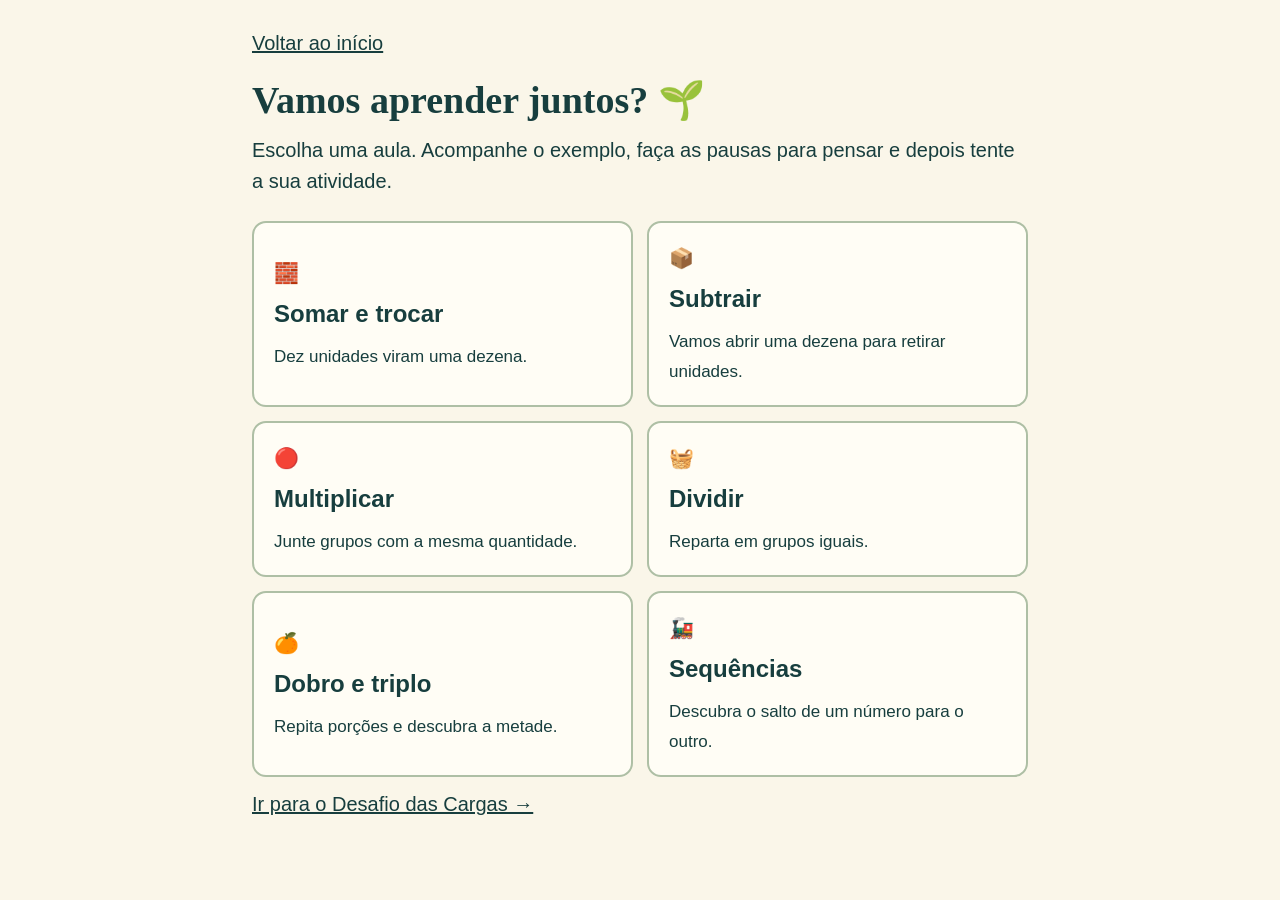
==== aula.html @ 8ce011ba "Unify game exercises and lessons in a prominent home menu" ====
<!doctype html>
<html lang="pt-BR">
<head>
  <meta charset="utf-8">
  <meta name="viewport" content="width=device-width, initial-scale=1">
  <meta name="theme-color" content="#faf6ea">
  <title>Vamos aprender juntos · Aulas do Piquenique</title>
  <link rel="stylesheet" href="expresso.css?v=5">
  <link rel="stylesheet" href="aulas.css?v=1">
  <script defer src="aulas-dados.js?v=1"></script>
  <script defer src="aulas.js?v=1"></script>
</head>
<body>
  <main class="lesson-catalog">
    <a href="index.html?v=20261122-menu#mapa">Voltar ao início</a>
    <h1>Vamos aprender juntos? 🌱</h1>
    <p>Escolha uma aula. Acompanhe o exemplo, faça as pausas para pensar e depois tente a sua atividade.</p>
    <div class="lesson-cards">
      <button data-aula="soma">🧱 <b>Somar e trocar</b><span>Dez unidades viram uma dezena.</span></button>
      <button data-aula="subtracao">📦 <b>Subtrair</b><span>Vamos abrir uma dezena para retirar unidades.</span></button>
      <button data-aula="multiplicacao">🔴 <b>Multiplicar</b><span>Junte grupos com a mesma quantidade.</span></button>
      <button data-aula="divisao">🧺 <b>Dividir</b><span>Reparta em grupos iguais.</span></button>
      <button data-aula="dobro">🍊 <b>Dobro e triplo</b><span>Repita porções e descubra a metade.</span></button>
      <button data-aula="sequencia">🚂 <b>Sequências</b><span>Descubra o salto de um número para o outro.</span></button>
    </div>
    <p><a href="jogo.html?v=20261122-menu">Ir para o Desafio das Cargas →</a></p>
  </main>
</body>
</html>
---- expresso.css ----
:root{color-scheme:light;--paper:#faf6e9;--ink:#173e3e;--teal:#155957;--line:#cbc5b2;--coral:#c34a32;--serif:Georgia,'Times New Roman',serif;font:17px/1.5 'Trebuchet MS','Segoe UI',sans-serif;color:var(--ink);background:var(--paper)}
*{box-sizing:border-box}body{margin:0}button,input,select,textarea{font:inherit;color:inherit}button,a,input,select,textarea,summary{touch-action:manipulation}button,a{ -webkit-tap-highlight-color:transparent}a{color:inherit}button{cursor:pointer}button:disabled{opacity:.48;cursor:default}button:focus-visible,a:focus-visible,summary:focus-visible,input:focus-visible,select:focus-visible,textarea:focus-visible{outline:3px solid #a74122;outline-offset:3px}
button,.primary{background:#fffdf6;border:1.5px solid #8c9e91;border-radius:10px;min-height:46px;padding:8px 16px;font-weight:700}button:hover:enabled,.route-card:hover,.stamp:hover{border-color:var(--teal)}button[aria-pressed=true]{background:#d4e8db;border-color:#21685e;box-shadow:inset 0 0 0 1px #21685e}
.primary{display:inline-flex;align-items:center;justify-content:center;color:white;background:var(--teal);border-color:var(--teal);text-decoration:none;padding:.72rem 1.35rem;box-shadow:0 3px 0 #0b3838}.primary:hover{background:#0b4545}h1,h2,h3,p{margin:0}h1,h2,h3{font-family:var(--serif);line-height:1.09}p{line-height:1.55}.mast,main,footer{max-width:1180px;margin:auto;padding-left:clamp(16px,4vw,52px);padding-right:clamp(16px,4vw,52px)}
.mast{display:flex;justify-content:space-between;align-items:center;gap:12px;padding-top:15px;padding-bottom:15px;border-bottom:1px solid var(--line)}.mast>a{font-family:var(--serif);font-weight:bold;font-size:1.45rem;text-decoration:none;display:flex;align-items:center;gap:10px}.brand-icon{background:var(--teal);color:#f3cc71;width:40px;height:40px;border-radius:50%;display:grid;place-items:center;font-size:1.55rem;outline:1px dashed #91b4a4;outline-offset:-5px}.mast nav{display:flex;gap:5px;align-items:center}.mast nav button{border:0;background:transparent;font-size:.88rem;padding:8px 13px}.mast nav button[aria-current=page]{background:#e4e9d9;border-radius:7px}.mast #help{width:42px;padding:0;font: bold 1.15rem var(--serif)}
main{outline:none;min-height:68vh}.hero{display:grid;grid-template-columns:.83fr 1.17fr;gap:clamp(15px,4vw,55px);align-items:center;padding:clamp(28px,4vw,52px) 0}.overline,.index{display:block;font-size:.76rem;letter-spacing:.11em;font-weight:800;text-transform:uppercase}.hero .overline{display:flex;gap:.55rem;align-items:center}.overline i{width:25px;height:3px;background:var(--coral)}.hero h1{font-size:clamp(3.1rem,6.1vw,5.1rem);letter-spacing:-.065em;line-height:.96;margin:15px 0 17px}.hero h1 em{color:#ab452d;font-weight:normal}.hero p{max-width:25em;font-size:1.05rem;color:#39534e;margin-bottom:23px}.postcard{transform:rotate(1deg);background:#fffdf2;padding:8px;border:1px solid #ada893;box-shadow:2px 4px 0 #d6ceba;border-radius:5px}.postcard img{display:block;width:100%;aspect-ratio:1.65;object-fit:cover;border-radius:2px}
.route-area{border-top:3px double var(--line);padding:25px 0 40px}.section-head,.play-nav,.pass-count{display:flex;justify-content:space-between;align-items:center;gap:10px}.section-head{margin-bottom:20px}.section-head h2,.pass h1{font-size:clamp(2rem,4vw,3rem);letter-spacing:-.045em;margin-top:4px}.small-ticket{font-weight:bold;text-decoration:none;color:#185854;background:#e7eedc;border:1px dashed #81967d;border-radius:6px;padding:7px 12px;font-size:.82rem;white-space:nowrap}
.routes{display:grid;grid-template-columns:repeat(3,minmax(0,1fr));gap:14px}.route-card{display:flex;align-items:flex-start;gap:12px;color:var(--ink);text-decoration:none;border:1px solid var(--line);border-left:5px solid var(--tone);border-radius:12px;padding:18px 14px;background:#fffdf5;box-shadow:0 2px 0 #d9d2bd;transition:transform .18s,box-shadow .18s}.route-card:hover{transform:translateY(-2px);box-shadow:0 5px 0 #d9d2bd}.route-card h3{font-size:1.24rem;letter-spacing:-.026em;margin:4px 0}.route-card p,.small{color:#435e57;font-size:.91rem}.index{font-size:.71rem;color:#526352}.pips{display:flex;gap:4px;margin-top:10px}.pips i{height:5px;width:15px;display:block;border-radius:3px;background:#e2dfd0}.pips .filled{background:var(--tone)}
.cobre{--tone:#af472d;--tint:#f5ddc7}.verde{--tone:#4f7545;--tint:#e2ead3}.azul{--tone:#357080;--tint:#dbecef}.rosa{--tone:#a2495b;--tint:#f7dce0}.mel{--tone:#92611b;--tint:#f7e8b7}.lilas{--tone:#715b91;--tint:#e9e1f2}.tile-icon{flex:none;display:inline-grid;place-items:center;background:var(--tint);width:46px;height:46px;border:1px solid color-mix(in srgb,var(--tone) 45%,transparent);border-radius:12px;font-size:1.6rem;line-height:1}
footer{padding-top:16px;padding-bottom:24px;border-top:1px solid var(--line);display:flex;align-items:center;justify-content:space-between;flex-wrap:wrap;gap:8px;color:#516259;font-size:.82rem}footer a{text-underline-offset:3px}.sr{position:absolute;width:1px;height:1px;overflow:hidden;clip-path:inset(50%)}dialog{border:2px solid var(--teal);border-radius:17px;padding:25px;max-width:min(530px,93vw);color:var(--ink);background:var(--paper)}dialog::backdrop{background:#133b3890}dialog p,.pass>p{margin:14px 0}
.play,.pass{max-width:900px;margin:auto;padding:23px 0 40px}.play-nav{font-size:.84rem;color:#4f625b}.play-nav a{font-weight:700}.job-head{display:flex;gap:15px;align-items:center;margin:20px 0 10px}.job-head>.tile-icon{width:62px;height:62px;font-size:2.2rem}.job-head h1{font-size:clamp(1.85rem,4.5vw,3.1rem);letter-spacing:-.045em}.job-dots{display:flex;gap:5px;margin:10px 0 15px}.job-dots a{display:grid;place-items:center;height:44px;width:44px;border:1px solid var(--line);border-radius:50%;text-decoration:none;font-weight:bold}.job-dots a[aria-current]{background:var(--teal);color:white}.job-dots a.done:not([aria-current]){background:#d8e6d4}
.board,.scratch,.pass{background:#fffdf5;border:1px solid var(--line);border-radius:16px}.board{padding:clamp(15px,3.4vw,34px);border-top:5px solid var(--tone)}.prompt{font-size:clamp(1.12rem,2.4vw,1.38rem);font-weight:700;line-height:1.4;margin-bottom:20px}.workbench{background:#f4f1e3;border:1px solid #ded9c9;border-radius:13px;padding:clamp(10px,2.2vw,22px)}.workbench h3{font-size:1.13rem;margin-bottom:10px}.actions,.tools,.chips,.subaction,.servings,.selects{display:flex;gap:8px;flex-wrap:wrap;align-items:center}.actions{margin-top:17px}.hint,.success,.feedback:not(:empty){border-left:4px solid #b7882d;border-radius:7px;background:#fcf0cc;margin-top:14px;padding:12px 15px}.success{background:#e3eddb;border-color:#508264}.success p{margin:5px 0 12px}.feedback:not(:empty){background:#fae9da;border-color:#b25834}.scratch{margin-top:13px;padding:12px 18px}.scratch summary{cursor:pointer;padding:5px;font-weight:bold}.scratch canvas{display:block;width:100%;height:clamp(170px,27vw,250px);touch-action:none;border:1px solid #b0b9a7;border-radius:9px;margin:8px 0;background:repeating-linear-gradient(#fffdf6 0 32px,#d7e1cf 33px,#fffdf6 34px)}
.exchange{display:grid;grid-template-columns:minmax(0,1.65fr) minmax(175px,1fr);gap:20px}.places{display:grid;grid-template-columns:repeat(3,minmax(0,1fr));border:1px solid #b6b6a4;border-radius:8px;overflow:hidden;background:#fffdf6}.place{text-align:center;min-width:0}.place+.place{border-left:1px solid #c8c7b4}.place b{display:block;background:#e9dfcf;font-size:.83rem;padding:5px 0}.place:nth-child(2) b{background:#d4e9dc}.place:nth-child(3) b{background:#f4deb4}.place strong{display:block;padding:4px}.tokens{display:flex;min-height:85px;align-content:center;align-items:center;justify-content:center;gap:3px;flex-wrap:wrap;padding:6px}.block{display:inline-block;border:1px solid}.b0{width:18px;height:18px;color:#995030;background-color:#d9986d;background-image:repeating-linear-gradient(0deg,transparent 0 3px,#b67e5d 3px 4px),repeating-linear-gradient(90deg,transparent 0 3px,#b67e5d 3px 4px)}.b1{width:7px;height:30px;color:#39746a;background:repeating-linear-gradient(#76aa92 0 4px,#548e78 4px 5px)}.b2{width:11px;height:11px;color:#ad791d;background:#edbd56;border-radius:2px}.subaction{margin-top:10px}.subaction strong,.small{font-size:.9rem}.accent{background:#dcead9}.calc{max-width:250px;background:#fffdf6;border:1px solid #b6b6a4;border-radius:8px;padding:6px}.calc-row{display:grid;grid-template-columns:.5fr 1fr 1fr 1fr;text-align:center;align-items:center;font-size:1.22rem;line-height:1.3;font-variant-numeric:tabular-nums}.heads{font-size:.83rem;font-weight:bold}.marks{min-height:36px}.carry{font-size:.81rem;padding:0;margin:auto;min-height:32px;width:34px;background:#f4e5ba;border-color:#b29758}.result{border-top:2px solid var(--ink);padding-top:4px;gap:3px}.result input{min-width:0;width:100%;text-align:center;height:43px;padding:2px}.highlight .block:last-child{outline:3px solid #8d2822;animation:wiggle .7s ease}.highlight{background:#fff0ba}@keyframes wiggle{25%{transform:rotate(-15deg) scale(1.3)}75%{transform:rotate(15deg) scale(1.3)}}
.rail{display:flex;flex-wrap:wrap;gap:8px;margin-bottom:15px}.wagon{position:relative;font-weight:bold;padding:7px 10px;text-align:center;min-width:43px;border:2px solid #568775;background:#d4e6d6;border-radius:5px;margin-bottom:7px}.wagon::after,.wagon::before{content:'';position:absolute;bottom:-7px;background:var(--ink);width:9px;height:9px;border-radius:50%;left:5px}.wagon::after{left:auto;right:5px}.wagon.joined{background:#f6de9d;border-color:#ad7b31}.wagon.empty{background:#fffdf6;border-style:dashed;color:#866b43}.workbench .small{margin:7px 0}.chip{font-size:1.13rem;min-width:50px}.answers{display:grid;gap:8px}.answers button{text-align:left}.number-label,.formula,.counter,.saved-sums{font-weight:bold;font-variant-numeric:tabular-nums}.number-label{font: bold 2.7rem var(--serif)}.formula{margin:12px 0}.saved-sums p{margin:7px 0}.answer-line,.word-label,.selects label{display:block;font-weight:bold;margin-top:12px}.answer-line input,.word-label input,.word-label textarea,.selects select{display:block;max-width:100%;margin-top:4px}input,select,textarea{font-size:1rem;border:1.5px solid #92a394;border-radius:7px;background:#fffefa;padding:8px}textarea,.word-label input{width:100%}.answer-line input{width:7rem}.selects{gap:20px}.review{display:block;margin:15px 0 0}.review input{width:20px;height:20px;vertical-align:middle}
table{width:100%;border-collapse:collapse;text-align:left;background:#fffdf6}caption{text-align:left;font-weight:bold;margin-bottom:5px}th,td{padding:6px;border-bottom:1px solid #cccbb9}thead{background:#dfe9d9}table button{padding:3px;width:44px}.crates{display:grid;grid-template-columns:repeat(auto-fit,minmax(100px,1fr));gap:8px;margin:10px 0}.crate{display:grid;gap:4px;align-content:start;min-height:90px;padding:8px;background:#fff9df}.crate:disabled{opacity:1}.crate b{font-size:.86rem}.group-pieces{font-size:.92rem;overflow-wrap:anywhere;line-height:1.3}.crate strong{color:#335e57}.servings{margin:8px 0}.portion,.bouquet{display:inline-grid;place-items:center;border:1px solid #c8baa2;background:#fff9e6;padding:8px 12px;border-radius:8px}.portion span,.bouquet{font-size:1.55rem}.portion b{font-size:.86rem}.chocolate,.seat-grid{display:grid;grid-template-columns:repeat(var(--cols),minmax(0,1fr));max-width:420px;gap:4px;margin:12px 0}.chocolate{background:#70503b;border:3px solid #70503b;border-radius:9px}.chocolate button{min-height:42px;background:#a46d4b;border:2px outset #c18e6c;border-radius:4px;padding:0;color:white;font-size:1.4rem}.chocolate button[aria-pressed=true]{background:#3b6862;border-color:#bedac2}.seat-grid button{padding:3px}.seat-grid button:disabled{opacity:1}
.pass{margin:30px auto;padding:clamp(18px,4vw,40px);border-top:7px solid var(--teal)}.pass-count{display:block;font-size:1rem;border-top:1px dashed var(--line);border-bottom:1px dashed var(--line);padding:10px 0}.pass-count strong{font:700 1.6rem var(--serif)}.stamp-grid{display:grid;grid-template-columns:repeat(3,1fr);gap:12px;margin:20px 0}.stamp{display:grid;justify-items:center;text-align:center;padding:14px 6px;border:1px dashed #9b9c88;border-radius:12px;text-decoration:none}.stamp small{font-size:.8rem}.stamp.earned{border:3px double var(--tone);background:var(--tint)}.stamp .tile-icon{margin-bottom:5px}
@media(max-width:880px){.routes{grid-template-columns:repeat(2,minmax(0,1fr))}.hero{gap:22px}.hero h1{font-size:clamp(3rem,7vw,4rem)}}
@media(max-width:620px){:root{font-size:16px}.mast{padding-top:8px;padding-bottom:8px}.mast>a{font-size:1.1rem;gap:6px}.brand-icon{width:30px;height:30px;font-size:1.1rem}.mast nav{gap:0}.mast nav button{padding:6px 7px}.mast #help{width:30px}.hero{grid-template-columns:1fr;padding:22px 0;gap:17px}.hero-copy{display:grid;grid-template-columns:1fr auto;align-items:end;gap:0 10px}.hero-copy .overline,.hero-copy p{grid-column:1/-1}.hero h1{grid-column:1/-1;font-size:clamp(3rem,10vw,4.1rem);margin:10px 0}.hero h1 br{display:none}.hero h1 em:before{content:' '}.hero p{margin:0 0 13px}.hero .primary{justify-self:start}.postcard{max-width:100%;margin:0 3px}.postcard img{aspect-ratio:2.15}.route-area{padding-top:17px}.section-head{align-items:end}.section-head h2{font-size:1.85rem}.routes{grid-template-columns:1fr}.route-card{align-items:center}.exchange{grid-template-columns:1fr}.calc{max-width:230px}.play-nav{align-items:start}.play-nav span{text-align:right}.stamp-grid{grid-template-columns:1fr 1fr}.crates{grid-template-columns:repeat(3,minmax(0,1fr))}.crate{padding:5px}.job-head>.tile-icon{width:48px;height:48px}.pass{margin-top:18px}}
@media(prefers-reduced-motion:reduce){*,*::before,*::after{animation:none!important;transition:none!important}}
.piece-note{font-size:.88rem;margin-top:8px;color:#465e55}.tokens .piece{width:28px;height:30px;min-height:30px;border-radius:5px;padding:2px;display:inline-grid;place-items:center;border:1px solid #dad4c1;background:#fffaf0}.tokens .piece[aria-pressed=true]{background:#b9d8c5;border-color:#356858}.tokens .piece:has(.b1){height:46px}.b1{width:7px;height:40px;background:repeating-linear-gradient(to bottom,#76aa92 0 3px,#548e78 3px 4px);border-width:0 1px}.b0{width:30px;height:30px;border:0;background-color:#d9986d;background-image:repeating-linear-gradient(0deg,transparent 0 2px,#ae7051 2px 3px),repeating-linear-gradient(90deg,transparent 0 2px,#ae7051 2px 3px)}
/* Controles e folha dimensionados para o iPad em pé. */
:root{font-size:20px}
h2,h3,.job-head h1{font-family:'Trebuchet MS','Segoe UI',sans-serif;letter-spacing:normal}
button,.primary{min-height:56px;border-radius:14px}
.job-dots{gap:10px;flex-wrap:wrap}.job-dots a{width:50px;height:50px}
.answer-line input{width:160px;height:64px;font-size:30px;text-align:center}
.answer-line .small{display:block;font-weight:normal}
.result input{height:62px;font-size:30px;cursor:pointer}
.calc{max-width:330px}.calc-row{font-size:28px;min-height:42px}
.scratch{padding:18px;margin:22px 0;background:#fffdf5}
.scratch h2{font-size:24px;margin-bottom:8px}
.scratch canvas{height:390px;background:repeating-linear-gradient(#fffdf6 0 63px,#bfd2d8 64px,#fffdf6 66px);border:2px solid #a8bebe;margin:14px 0}
.scratch details{margin-top:18px}.scratch summary{font-size:17px}
.tokens .piece{width:44px;height:44px;min-height:44px}.tokens .piece:has(.b1){height:48px}
.number-pad{margin:16px 0;background:#e1eee3;padding:16px;border-radius:16px}
.number-pad[hidden]{display:none}.number-pad p{margin-bottom:10px}
.digits{display:grid;grid-template-columns:repeat(3,1fr);gap:10px;max-width:380px;margin-bottom:12px}
.digits button{font-size:27px;min-height:60px}
.digits button[data-act=close-pad]{font-size:19px}
.adult-tools{margin-top:28px;text-align:center}.adult-tools button{background:transparent;font-size:15px;font-weight:normal;min-height:48px}.adult-tools p{font-size:14px;margin-top:8px}
.chocolate{max-width:560px}.chocolate button{min-height:50px}
.word-label input,.word-label textarea{font-size:22px;line-height:1.6}
@media(max-width:1024px){.exchange{grid-template-columns:1fr;gap:22px}.hero{grid-template-columns:1fr}.hero-copy{max-width:650px}.postcard{max-width:680px}.hero h1{font-size:48px}.place b{font-size:18px}.route-card h3{font-size:24px}.board{padding:20px}}
@media(max-width:620px){:root{font-size:18px}.mast{flex-wrap:wrap}.mast>a{font-size:22px}.mast nav button{min-height:48px}.board{padding:12px}.workbench{padding:10px}.scratch{padding:12px}.scratch canvas{height:330px}.place b{font-size:13px}.job-dots a{width:46px;height:46px}.job-head h1{font-size:30px}.chocolate{gap:3px}.chocolate button{min-height:44px}.crates{grid-template-columns:repeat(2,minmax(0,1fr))}}
.board>.workbench{margin-top:16px}
.hero .game-description{font-size:17px;margin:12px 0}

/* As três experiências têm entrada visível no início, antes da ilustração. */
.home-menu{display:grid;gap:12px;margin-top:24px;grid-column:1/-1;width:100%}
.home-option{display:flex;align-items:center;gap:16px;min-height:92px;padding:16px 20px;border:2px solid #82a28f;border-radius:18px;text-decoration:none;background:#edf3df;box-shadow:0 3px 0 #cad7bd}
.home-option:hover{border-color:#155957;transform:translateY(-1px)}
.home-option strong{display:block;font-size:24px;line-height:1.25}.home-option small{display:block;font-size:16px;line-height:1.4;margin-top:5px}
.home-icon{display:grid;place-items:center;flex:none;width:56px;height:56px;border-radius:15px;background:#ffffffa6;font-size:32px}
.home-game{background:#155957;color:white;border-color:#155957;box-shadow:0 3px 0 #0b3838}.home-game .home-icon{background:#ffffff22}
.home-lessons{background:#ffedc6;border-color:#c6a163;box-shadow:0 3px 0 #decb9e}
@media(max-width:1024px){.hero-copy{max-width:none}.home-menu{max-width:700px}.hero{padding-top:26px}.hero-copy>p{max-width:32em}.home-option{min-height:92px}}
@media(max-width:620px){.hero-copy{display:block}.home-option{padding:14px;gap:12px}.home-option strong{font-size:23px}.home-icon{width:46px;height:46px;font-size:29px}}
---- aulas.css ----
.lesson-dialog{width:min(760px,96vw);max-width:760px;max-height:94vh;max-height:94dvh;padding:24px;border:2px solid #276b63;border-radius:24px;background:#fffdf4;color:#173e3e;font:20px/1.45 'Trebuchet MS','Segoe UI',sans-serif;overscroll-behavior:contain;overflow-y:auto;box-sizing:border-box}
.lesson-dialog *{box-sizing:border-box}.lesson-dialog::backdrop{background:#133b38b8}.lesson-dialog h2,.lesson-dialog h3{font-family:inherit;letter-spacing:normal;line-height:1.2;margin:0}.lesson-dialog h2{font-size:29px;margin-top:14px}.lesson-dialog p{margin:10px 0}.lesson-top{display:flex;align-items:center;justify-content:space-between;gap:8px}.lesson-top>span{font-size:13px;letter-spacing:.08em;font-weight:bold;color:#795331}.lesson-dialog button{min-height:52px;border:1.5px solid #6d9183;border-radius:13px;padding:9px 14px;line-height:1.25;font-family:inherit;font-size:18px;font-weight:700;background:#fffdf4;color:#173e3e;cursor:pointer;touch-action:manipulation}.lesson-dialog button:focus-visible{outline:3px solid #b34e27;outline-offset:3px}.lesson-dialog button:disabled{opacity:.45}.lesson-dialog .lesson-primary{background:#176357;color:white}.lesson-example{font-size:18px;color:#4d665b}.lesson-progress{display:flex;align-items:center;gap:6px;margin:14px 0}.lesson-progress i{height:6px;flex:1;background:#e5e3d6;border-radius:9px}.lesson-progress .lesson-filled{background:#327c68}.lesson-progress span{font-size:14px;margin-left:5px}.lesson-screen{border:1.5px solid #b6cbbb;border-radius:20px;background:#edf5e8;padding:20px;text-align:center;overflow:hidden}.lesson-screen>h3{font-size:24px}.lesson-scene{min-height:220px;display:flex;flex-direction:column;justify-content:center;margin:16px 0}.lesson-equation{font-size:25px;font-weight:bold;line-height:1.4}.lesson-caption{font-size:21px;line-height:1.5;min-height:64px}.lesson-status{font-size:16px;color:#745323;min-height:23px}.lesson-controls,.lesson-options{display:flex;gap:8px;justify-content:center;flex-wrap:wrap}.lesson-controls{margin-top:14px}.lesson-controls .lesson-primary{flex:1}.lesson-options{margin-top:12px;justify-content:space-between}.lesson-dialog .lesson-voice-note{font-size:13px;color:#637166}.lesson-packages{display:flex;justify-content:center;align-items:center;gap:14px;flex-wrap:wrap}.lesson-package{position:relative;display:grid;place-items:center;animation:lesson-arrive .6s both;animation-delay:calc(var(--i)*.18s)}.lesson-package img{width:110px;height:110px}.lesson-package strong{position:absolute;top:41px;left:0;right:0;font-size:29px;text-shadow:0 1px white}.lesson-package span{font-size:16px}.lesson-plus{font-size:32px;font-weight:bold}.lesson-packages>p{width:100%}.lesson-blocks{display:grid;grid-template-columns:1fr 1fr;gap:14px}.lesson-blocks section{background:#fffcf0;border-radius:12px;padding:12px;border:2px solid transparent}.lesson-blocks h3{font-size:19px}.lesson-blocks small{display:block;font-size:14px;margin-top:10px}.lesson-blocks .lesson-glow{border-color:#d99829;box-shadow:0 0 0 3px #f0cd7680}.lesson-bars{display:flex;justify-content:center;align-items:flex-start;flex-wrap:wrap;gap:7px;margin-top:12px;min-height:112px}.lesson-ten{display:grid;grid-template-rows:repeat(10,1fr);width:15px;height:110px;border:1px solid #28674d;border-radius:3px;overflow:hidden;animation:lesson-arrive .6s both;animation-delay:calc(var(--i)*.1s)}.lesson-ten i{background:#65aa87;border-bottom:1px solid #2b7154}.lesson-units{display:grid;grid-template-columns:repeat(5,24px);justify-content:center;gap:8px;margin:12px auto;min-height:112px;align-content:start}.lesson-unit{display:block;width:24px;height:24px;background:#f4bb51;border:2px solid #ab741a;border-radius:4px;animation:lesson-arrive .55s both;animation-delay:calc(var(--i)*.11s)}.lesson-unit.lesson-bundle{outline:3px solid #367a65;outline-offset:1px;background:#a4d0a6}.lesson-removed{opacity:.22;position:relative;animation:lesson-remove 1.6s both;animation-delay:calc(var(--i)*.12s)}.lesson-removed:after{content:'';position:absolute;left:40%;top:-10%;width:3px;height:120%;background:#a53622;transform:rotate(22deg)}.lesson-groups{display:grid;grid-template-columns:repeat(2,minmax(0,1fr));gap:12px}.lesson-bowl{background:#fffbec;border:2px solid #c39861;border-radius:12px 12px 24px 24px;padding:12px}.lesson-bowl h3{font-size:17px}.lesson-dots{display:flex;gap:7px;justify-content:center;flex-wrap:wrap;max-width:165px;margin:10px auto;min-height:24px}.lesson-dot{display:block;width:22px;height:22px;flex:0 0 22px;border-radius:50%;background:#c35b3b;border:2px solid #8e3e2b;animation:lesson-arrive .5s both;animation-delay:calc(var(--i)*.08s)}.lesson-bowl strong{font-size:17px}.lesson-basket{margin-top:14px;font-size:16px}.lesson-basket .lesson-dots{max-width:300px}.lesson-column{width:220px;margin:0 auto;padding:12px;background:#fffdf4;border-radius:16px}.lesson-column>div{display:grid;grid-template-columns:35px 1fr 1fr;align-items:center;font-size:37px;min-height:47px;font-variant-numeric:tabular-nums}.lesson-column>div:first-child{font-size:18px}.lesson-column .lesson-marks{font-size:22px;color:#a64928;min-height:30px;font-weight:bold}.lesson-old-digits span:not(:first-child){text-decoration:line-through;color:#6c7b72}.lesson-column .lesson-result{border-top:2px solid #173e3e;font-weight:bold;color:#176357}.lesson-sequence{display:flex;align-items:center;justify-content:center;flex-wrap:wrap;gap:7px}.lesson-car{background:#f4cd7d;border:2px solid #ac792c;border-radius:8px;padding:14px 10px;font-size:27px;font-weight:bold;animation:lesson-arrive .6s both;animation-delay:calc(var(--i)*.2s)}.lesson-jump{font-size:16px}.lesson-catalog{max-width:820px;margin:auto;padding:28px 22px}.lesson-catalog h1{font-size:38px;margin:22px 0 14px}.lesson-catalog>p{margin:12px 0 24px}.lesson-cards{display:grid;grid-template-columns:repeat(2,minmax(0,1fr));gap:14px}.lesson-cards button{text-align:left;min-height:150px;padding:20px;background:#fffdf5;border:2px solid #aebfa5}.lesson-cards b{display:block;font-size:24px;margin:8px 0}.lesson-cards span{font-size:17px;font-weight:normal}.lesson-shortcut{display:block;margin-top:18px}.lesson-help{margin-left:8px}.exchange{display:block}.exchange .calc{margin-top:10px}.exchange .material-help{margin-top:24px;border:1px solid #bdc9b6;border-radius:13px;padding:14px}.material-help>summary{font-weight:bold;min-height:48px;padding:8px;cursor:pointer}.material-help .places{margin-top:14px}.lesson-dialog .lesson-bundling{background:#edf4e7;padding:8px;border-radius:9px}
@keyframes lesson-arrive{from{opacity:0;transform:translateY(-20px) scale(.8)}to{opacity:1;transform:none}}
@keyframes lesson-remove{0%{opacity:1;transform:none}100%{opacity:.22;transform:translateY(6px)}}
@media(max-width:540px){.lesson-dialog{padding:16px;width:96vw}.lesson-dialog h2{font-size:25px}.lesson-screen{padding:14px 10px}.lesson-screen>h3{font-size:21px}.lesson-caption{font-size:19px}.lesson-blocks{gap:6px}.lesson-blocks section{padding:10px 4px}.lesson-units{grid-template-columns:repeat(5,18px);gap:5px}.lesson-unit{width:18px;height:18px}.lesson-ten{width:12px;height:90px}.lesson-bars{gap:4px}.lesson-controls button{font-size:16px;padding:8px}.lesson-cards{grid-template-columns:1fr}.lesson-scene{min-height:180px}.lesson-equation{font-size:22px}.lesson-help{margin:8px 0 0}}
@media(prefers-reduced-motion:reduce){.lesson-dialog *{animation:none!important;transition:none!important}.lesson-dialog .lesson-removed{opacity:.22}}

.lesson-package strong{position:static;background:#fff9df;border:1px solid #c99e56;border-radius:10px;padding:0 16px;margin-top:-10px;z-index:1}.carry-note{min-width:0;width:100%;height:48px;text-align:center;font-size:23px;padding:3px;background:#fff3cf}.calc-row.marks{gap:3px;padding:6px 0}.guidance{flex-wrap:wrap}.guidance>span{flex:1 1 260px}
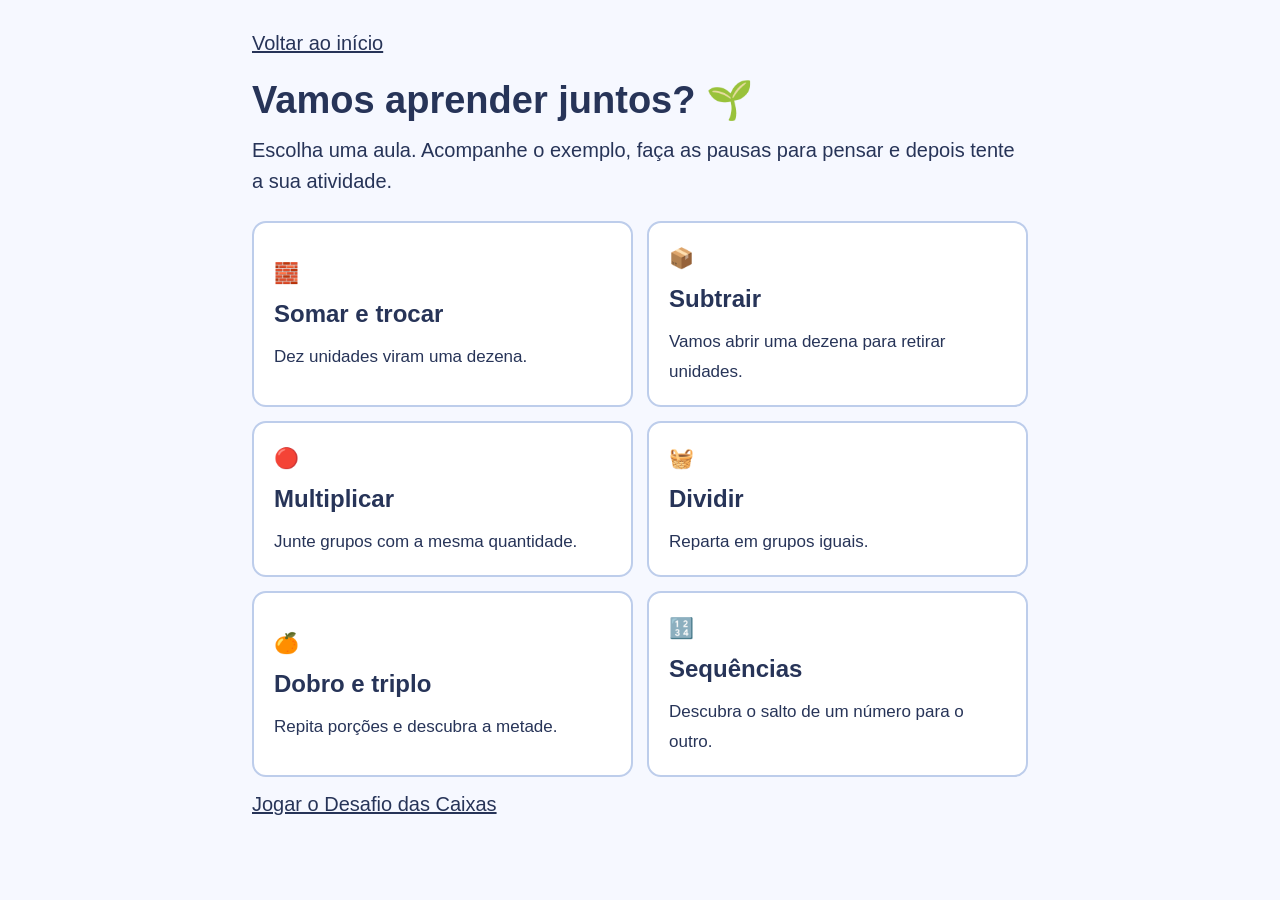
==== commit bf8d7092: "Refresh math workbook theme with colorful school-inspired cover" ====
--- a/aula.html
+++ b/aula.html
@@ -3,16 +3,16 @@
 <head>
   <meta charset="utf-8">
   <meta name="viewport" content="width=device-width, initial-scale=1">
-  <meta name="theme-color" content="#faf6ea">
-  <title>Vamos aprender juntos · Aulas do Piquenique</title>
-  <link rel="stylesheet" href="expresso.css?v=5">
-  <link rel="stylesheet" href="aulas.css?v=1">
-  <script defer src="aulas-dados.js?v=1"></script>
-  <script defer src="aulas.js?v=1"></script>
+  <meta name="theme-color" content="#f6f8ff">
+  <title>Vamos aprender juntos · Matemática em cores</title>
+  <link rel="stylesheet" href="expresso.css?v=20261122-caderno">
+  <link rel="stylesheet" href="aulas.css?v=20261122-caderno">
+  <script defer src="aulas-dados.js?v=20261122-caderno"></script>
+  <script defer src="aulas.js?v=20261122-caderno"></script>
 </head>
 <body>
   <main class="lesson-catalog">
-    <a href="index.html?v=20261122-menu#mapa">Voltar ao início</a>
+    <a href="index.html?v=20261122-caderno#mapa">Voltar ao início</a>
     <h1>Vamos aprender juntos? 🌱</h1>
     <p>Escolha uma aula. Acompanhe o exemplo, faça as pausas para pensar e depois tente a sua atividade.</p>
     <div class="lesson-cards">
@@ -21,9 +21,9 @@
       <button data-aula="multiplicacao">🔴 <b>Multiplicar</b><span>Junte grupos com a mesma quantidade.</span></button>
       <button data-aula="divisao">🧺 <b>Dividir</b><span>Reparta em grupos iguais.</span></button>
       <button data-aula="dobro">🍊 <b>Dobro e triplo</b><span>Repita porções e descubra a metade.</span></button>
-      <button data-aula="sequencia">🚂 <b>Sequências</b><span>Descubra o salto de um número para o outro.</span></button>
+      <button data-aula="sequencia">🔢 <b>Sequências</b><span>Descubra o salto de um número para o outro.</span></button>
     </div>
-    <p><a href="jogo.html?v=20261122-menu">Ir para o Desafio das Cargas →</a></p>
+    <p><a href="jogo.html?v=20261122-caderno">Jogar o Desafio das Caixas</a></p>
   </main>
 </body>
 </html>
--- a/expresso.css
+++ b/expresso.css
@@ -1,23 +1,23 @@
-:root{color-scheme:light;--paper:#faf6e9;--ink:#173e3e;--teal:#155957;--line:#cbc5b2;--coral:#c34a32;--serif:Georgia,'Times New Roman',serif;font:17px/1.5 'Trebuchet MS','Segoe UI',sans-serif;color:var(--ink);background:var(--paper)}
-*{box-sizing:border-box}body{margin:0}button,input,select,textarea{font:inherit;color:inherit}button,a,input,select,textarea,summary{touch-action:manipulation}button,a{ -webkit-tap-highlight-color:transparent}a{color:inherit}button{cursor:pointer}button:disabled{opacity:.48;cursor:default}button:focus-visible,a:focus-visible,summary:focus-visible,input:focus-visible,select:focus-visible,textarea:focus-visible{outline:3px solid #a74122;outline-offset:3px}
-button,.primary{background:#fffdf6;border:1.5px solid #8c9e91;border-radius:10px;min-height:46px;padding:8px 16px;font-weight:700}button:hover:enabled,.route-card:hover,.stamp:hover{border-color:var(--teal)}button[aria-pressed=true]{background:#d4e8db;border-color:#21685e;box-shadow:inset 0 0 0 1px #21685e}
-.primary{display:inline-flex;align-items:center;justify-content:center;color:white;background:var(--teal);border-color:var(--teal);text-decoration:none;padding:.72rem 1.35rem;box-shadow:0 3px 0 #0b3838}.primary:hover{background:#0b4545}h1,h2,h3,p{margin:0}h1,h2,h3{font-family:var(--serif);line-height:1.09}p{line-height:1.55}.mast,main,footer{max-width:1180px;margin:auto;padding-left:clamp(16px,4vw,52px);padding-right:clamp(16px,4vw,52px)}
-.mast{display:flex;justify-content:space-between;align-items:center;gap:12px;padding-top:15px;padding-bottom:15px;border-bottom:1px solid var(--line)}.mast>a{font-family:var(--serif);font-weight:bold;font-size:1.45rem;text-decoration:none;display:flex;align-items:center;gap:10px}.brand-icon{background:var(--teal);color:#f3cc71;width:40px;height:40px;border-radius:50%;display:grid;place-items:center;font-size:1.55rem;outline:1px dashed #91b4a4;outline-offset:-5px}.mast nav{display:flex;gap:5px;align-items:center}.mast nav button{border:0;background:transparent;font-size:.88rem;padding:8px 13px}.mast nav button[aria-current=page]{background:#e4e9d9;border-radius:7px}.mast #help{width:42px;padding:0;font: bold 1.15rem var(--serif)}
-main{outline:none;min-height:68vh}.hero{display:grid;grid-template-columns:.83fr 1.17fr;gap:clamp(15px,4vw,55px);align-items:center;padding:clamp(28px,4vw,52px) 0}.overline,.index{display:block;font-size:.76rem;letter-spacing:.11em;font-weight:800;text-transform:uppercase}.hero .overline{display:flex;gap:.55rem;align-items:center}.overline i{width:25px;height:3px;background:var(--coral)}.hero h1{font-size:clamp(3.1rem,6.1vw,5.1rem);letter-spacing:-.065em;line-height:.96;margin:15px 0 17px}.hero h1 em{color:#ab452d;font-weight:normal}.hero p{max-width:25em;font-size:1.05rem;color:#39534e;margin-bottom:23px}.postcard{transform:rotate(1deg);background:#fffdf2;padding:8px;border:1px solid #ada893;box-shadow:2px 4px 0 #d6ceba;border-radius:5px}.postcard img{display:block;width:100%;aspect-ratio:1.65;object-fit:cover;border-radius:2px}
-.route-area{border-top:3px double var(--line);padding:25px 0 40px}.section-head,.play-nav,.pass-count{display:flex;justify-content:space-between;align-items:center;gap:10px}.section-head{margin-bottom:20px}.section-head h2,.pass h1{font-size:clamp(2rem,4vw,3rem);letter-spacing:-.045em;margin-top:4px}.small-ticket{font-weight:bold;text-decoration:none;color:#185854;background:#e7eedc;border:1px dashed #81967d;border-radius:6px;padding:7px 12px;font-size:.82rem;white-space:nowrap}
-.routes{display:grid;grid-template-columns:repeat(3,minmax(0,1fr));gap:14px}.route-card{display:flex;align-items:flex-start;gap:12px;color:var(--ink);text-decoration:none;border:1px solid var(--line);border-left:5px solid var(--tone);border-radius:12px;padding:18px 14px;background:#fffdf5;box-shadow:0 2px 0 #d9d2bd;transition:transform .18s,box-shadow .18s}.route-card:hover{transform:translateY(-2px);box-shadow:0 5px 0 #d9d2bd}.route-card h3{font-size:1.24rem;letter-spacing:-.026em;margin:4px 0}.route-card p,.small{color:#435e57;font-size:.91rem}.index{font-size:.71rem;color:#526352}.pips{display:flex;gap:4px;margin-top:10px}.pips i{height:5px;width:15px;display:block;border-radius:3px;background:#e2dfd0}.pips .filled{background:var(--tone)}
-.cobre{--tone:#af472d;--tint:#f5ddc7}.verde{--tone:#4f7545;--tint:#e2ead3}.azul{--tone:#357080;--tint:#dbecef}.rosa{--tone:#a2495b;--tint:#f7dce0}.mel{--tone:#92611b;--tint:#f7e8b7}.lilas{--tone:#715b91;--tint:#e9e1f2}.tile-icon{flex:none;display:inline-grid;place-items:center;background:var(--tint);width:46px;height:46px;border:1px solid color-mix(in srgb,var(--tone) 45%,transparent);border-radius:12px;font-size:1.6rem;line-height:1}
-footer{padding-top:16px;padding-bottom:24px;border-top:1px solid var(--line);display:flex;align-items:center;justify-content:space-between;flex-wrap:wrap;gap:8px;color:#516259;font-size:.82rem}footer a{text-underline-offset:3px}.sr{position:absolute;width:1px;height:1px;overflow:hidden;clip-path:inset(50%)}dialog{border:2px solid var(--teal);border-radius:17px;padding:25px;max-width:min(530px,93vw);color:var(--ink);background:var(--paper)}dialog::backdrop{background:#133b3890}dialog p,.pass>p{margin:14px 0}
-.play,.pass{max-width:900px;margin:auto;padding:23px 0 40px}.play-nav{font-size:.84rem;color:#4f625b}.play-nav a{font-weight:700}.job-head{display:flex;gap:15px;align-items:center;margin:20px 0 10px}.job-head>.tile-icon{width:62px;height:62px;font-size:2.2rem}.job-head h1{font-size:clamp(1.85rem,4.5vw,3.1rem);letter-spacing:-.045em}.job-dots{display:flex;gap:5px;margin:10px 0 15px}.job-dots a{display:grid;place-items:center;height:44px;width:44px;border:1px solid var(--line);border-radius:50%;text-decoration:none;font-weight:bold}.job-dots a[aria-current]{background:var(--teal);color:white}.job-dots a.done:not([aria-current]){background:#d8e6d4}
-.board,.scratch,.pass{background:#fffdf5;border:1px solid var(--line);border-radius:16px}.board{padding:clamp(15px,3.4vw,34px);border-top:5px solid var(--tone)}.prompt{font-size:clamp(1.12rem,2.4vw,1.38rem);font-weight:700;line-height:1.4;margin-bottom:20px}.workbench{background:#f4f1e3;border:1px solid #ded9c9;border-radius:13px;padding:clamp(10px,2.2vw,22px)}.workbench h3{font-size:1.13rem;margin-bottom:10px}.actions,.tools,.chips,.subaction,.servings,.selects{display:flex;gap:8px;flex-wrap:wrap;align-items:center}.actions{margin-top:17px}.hint,.success,.feedback:not(:empty){border-left:4px solid #b7882d;border-radius:7px;background:#fcf0cc;margin-top:14px;padding:12px 15px}.success{background:#e3eddb;border-color:#508264}.success p{margin:5px 0 12px}.feedback:not(:empty){background:#fae9da;border-color:#b25834}.scratch{margin-top:13px;padding:12px 18px}.scratch summary{cursor:pointer;padding:5px;font-weight:bold}.scratch canvas{display:block;width:100%;height:clamp(170px,27vw,250px);touch-action:none;border:1px solid #b0b9a7;border-radius:9px;margin:8px 0;background:repeating-linear-gradient(#fffdf6 0 32px,#d7e1cf 33px,#fffdf6 34px)}
-.exchange{display:grid;grid-template-columns:minmax(0,1.65fr) minmax(175px,1fr);gap:20px}.places{display:grid;grid-template-columns:repeat(3,minmax(0,1fr));border:1px solid #b6b6a4;border-radius:8px;overflow:hidden;background:#fffdf6}.place{text-align:center;min-width:0}.place+.place{border-left:1px solid #c8c7b4}.place b{display:block;background:#e9dfcf;font-size:.83rem;padding:5px 0}.place:nth-child(2) b{background:#d4e9dc}.place:nth-child(3) b{background:#f4deb4}.place strong{display:block;padding:4px}.tokens{display:flex;min-height:85px;align-content:center;align-items:center;justify-content:center;gap:3px;flex-wrap:wrap;padding:6px}.block{display:inline-block;border:1px solid}.b0{width:18px;height:18px;color:#995030;background-color:#d9986d;background-image:repeating-linear-gradient(0deg,transparent 0 3px,#b67e5d 3px 4px),repeating-linear-gradient(90deg,transparent 0 3px,#b67e5d 3px 4px)}.b1{width:7px;height:30px;color:#39746a;background:repeating-linear-gradient(#76aa92 0 4px,#548e78 4px 5px)}.b2{width:11px;height:11px;color:#ad791d;background:#edbd56;border-radius:2px}.subaction{margin-top:10px}.subaction strong,.small{font-size:.9rem}.accent{background:#dcead9}.calc{max-width:250px;background:#fffdf6;border:1px solid #b6b6a4;border-radius:8px;padding:6px}.calc-row{display:grid;grid-template-columns:.5fr 1fr 1fr 1fr;text-align:center;align-items:center;font-size:1.22rem;line-height:1.3;font-variant-numeric:tabular-nums}.heads{font-size:.83rem;font-weight:bold}.marks{min-height:36px}.carry{font-size:.81rem;padding:0;margin:auto;min-height:32px;width:34px;background:#f4e5ba;border-color:#b29758}.result{border-top:2px solid var(--ink);padding-top:4px;gap:3px}.result input{min-width:0;width:100%;text-align:center;height:43px;padding:2px}.highlight .block:last-child{outline:3px solid #8d2822;animation:wiggle .7s ease}.highlight{background:#fff0ba}@keyframes wiggle{25%{transform:rotate(-15deg) scale(1.3)}75%{transform:rotate(15deg) scale(1.3)}}
-.rail{display:flex;flex-wrap:wrap;gap:8px;margin-bottom:15px}.wagon{position:relative;font-weight:bold;padding:7px 10px;text-align:center;min-width:43px;border:2px solid #568775;background:#d4e6d6;border-radius:5px;margin-bottom:7px}.wagon::after,.wagon::before{content:'';position:absolute;bottom:-7px;background:var(--ink);width:9px;height:9px;border-radius:50%;left:5px}.wagon::after{left:auto;right:5px}.wagon.joined{background:#f6de9d;border-color:#ad7b31}.wagon.empty{background:#fffdf6;border-style:dashed;color:#866b43}.workbench .small{margin:7px 0}.chip{font-size:1.13rem;min-width:50px}.answers{display:grid;gap:8px}.answers button{text-align:left}.number-label,.formula,.counter,.saved-sums{font-weight:bold;font-variant-numeric:tabular-nums}.number-label{font: bold 2.7rem var(--serif)}.formula{margin:12px 0}.saved-sums p{margin:7px 0}.answer-line,.word-label,.selects label{display:block;font-weight:bold;margin-top:12px}.answer-line input,.word-label input,.word-label textarea,.selects select{display:block;max-width:100%;margin-top:4px}input,select,textarea{font-size:1rem;border:1.5px solid #92a394;border-radius:7px;background:#fffefa;padding:8px}textarea,.word-label input{width:100%}.answer-line input{width:7rem}.selects{gap:20px}.review{display:block;margin:15px 0 0}.review input{width:20px;height:20px;vertical-align:middle}
-table{width:100%;border-collapse:collapse;text-align:left;background:#fffdf6}caption{text-align:left;font-weight:bold;margin-bottom:5px}th,td{padding:6px;border-bottom:1px solid #cccbb9}thead{background:#dfe9d9}table button{padding:3px;width:44px}.crates{display:grid;grid-template-columns:repeat(auto-fit,minmax(100px,1fr));gap:8px;margin:10px 0}.crate{display:grid;gap:4px;align-content:start;min-height:90px;padding:8px;background:#fff9df}.crate:disabled{opacity:1}.crate b{font-size:.86rem}.group-pieces{font-size:.92rem;overflow-wrap:anywhere;line-height:1.3}.crate strong{color:#335e57}.servings{margin:8px 0}.portion,.bouquet{display:inline-grid;place-items:center;border:1px solid #c8baa2;background:#fff9e6;padding:8px 12px;border-radius:8px}.portion span,.bouquet{font-size:1.55rem}.portion b{font-size:.86rem}.chocolate,.seat-grid{display:grid;grid-template-columns:repeat(var(--cols),minmax(0,1fr));max-width:420px;gap:4px;margin:12px 0}.chocolate{background:#70503b;border:3px solid #70503b;border-radius:9px}.chocolate button{min-height:42px;background:#a46d4b;border:2px outset #c18e6c;border-radius:4px;padding:0;color:white;font-size:1.4rem}.chocolate button[aria-pressed=true]{background:#3b6862;border-color:#bedac2}.seat-grid button{padding:3px}.seat-grid button:disabled{opacity:1}
+:root{color-scheme:light;--paper:#f6f8ff;--ink:#273458;--teal:#7047c5;--line:#d3dcf1;--coral:#c54087;--serif:'Trebuchet MS','Segoe UI',sans-serif;font:17px/1.5 'Trebuchet MS','Segoe UI',sans-serif;color:var(--ink);background:var(--paper)}
+*{box-sizing:border-box}body{margin:0}button,input,select,textarea{font:inherit;color:inherit}button,a,input,select,textarea,summary{touch-action:manipulation}button,a{ -webkit-tap-highlight-color:transparent}a{color:inherit}button{cursor:pointer}button:disabled{opacity:.48;cursor:default}button:focus-visible,a:focus-visible,summary:focus-visible,input:focus-visible,select:focus-visible,textarea:focus-visible{outline:3px solid #7047c5;outline-offset:3px}
+button,.primary{background:#ffffff;border:1.5px solid #b5c4e4;border-radius:10px;min-height:46px;padding:8px 16px;font-weight:700}button:hover:enabled,.route-card:hover,.stamp:hover{border-color:var(--teal)}button[aria-pressed=true]{background:#e7defb;border-color:#7047c5;box-shadow:inset 0 0 0 1px #7047c5}
+.primary{display:inline-flex;align-items:center;justify-content:center;color:white;background:var(--teal);border-color:var(--teal);text-decoration:none;padding:.72rem 1.35rem;box-shadow:0 3px 0 #51309d}.primary:hover{background:#5b35ac}h1,h2,h3,p{margin:0}h1,h2,h3{font-family:var(--serif);line-height:1.09}p{line-height:1.55}.mast,main,footer{max-width:1180px;margin:auto;padding-left:clamp(16px,4vw,52px);padding-right:clamp(16px,4vw,52px)}
+.mast{display:flex;justify-content:space-between;align-items:center;gap:12px;padding-top:15px;padding-bottom:15px;border-bottom:1px solid var(--line)}.mast>a{font-family:var(--serif);font-weight:bold;font-size:1.45rem;text-decoration:none;display:flex;align-items:center;gap:10px}.brand-icon{background:var(--teal);color:#f3cc71;width:40px;height:40px;border-radius:50%;display:grid;place-items:center;font-size:1.55rem;outline:1px dashed #91b4a4;outline-offset:-5px}.mast nav{display:flex;gap:5px;align-items:center}.mast nav button{border:0;background:transparent;font-size:.88rem;padding:8px 13px}.mast nav button[aria-current=page]{background:#eae3fc;border-radius:7px}.mast #help{width:42px;padding:0;font: bold 1.15rem var(--serif)}
+main{outline:none;min-height:68vh}.hero{display:grid;grid-template-columns:.83fr 1.17fr;gap:clamp(15px,4vw,55px);align-items:center;padding:clamp(28px,4vw,52px) 0}.overline,.index{display:block;font-size:.76rem;letter-spacing:.11em;font-weight:800;text-transform:uppercase}.hero .overline{display:flex;gap:.55rem;align-items:center}.overline i{width:25px;height:3px;background:var(--coral)}.hero h1{font-size:clamp(3.1rem,6.1vw,5.1rem);letter-spacing:-.065em;line-height:.96;margin:15px 0 17px}.hero h1 em{color:#c54087;font-weight:normal}.hero p{max-width:25em;font-size:1.05rem;color:#4d5d7b;margin-bottom:23px}.postcard{transform:rotate(1deg);background:#ffffff;padding:8px;border:1px solid #b5c4e4;box-shadow:2px 4px 0 #e0e5f3;border-radius:5px}.postcard img{display:block;width:100%;aspect-ratio:1.65;object-fit:cover;border-radius:2px}
+.route-area{border-top:3px double var(--line);padding:25px 0 40px}.section-head,.play-nav,.pass-count{display:flex;justify-content:space-between;align-items:center;gap:10px}.section-head{margin-bottom:20px}.section-head h2,.pass h1{font-size:clamp(2rem,4vw,3rem);letter-spacing:-.045em;margin-top:4px}.small-ticket{font-weight:bold;text-decoration:none;color:#7047c5;background:#eee8fc;border:1px dashed #81967d;border-radius:6px;padding:7px 12px;font-size:.82rem;white-space:nowrap}
+.routes{display:grid;grid-template-columns:repeat(3,minmax(0,1fr));gap:14px}.route-card{display:flex;align-items:flex-start;gap:12px;color:var(--ink);text-decoration:none;border:1px solid var(--line);border-left:5px solid var(--tone);border-radius:12px;padding:18px 14px;background:#ffffff;box-shadow:0 2px 0 #e0e5f3;transition:transform .18s,box-shadow .18s}.route-card:hover{transform:translateY(-2px);box-shadow:0 5px 0 #e0e5f3}.route-card h3{font-size:1.24rem;letter-spacing:-.026em;margin:4px 0}.route-card p,.small{color:#4d5d7b;font-size:.91rem}.index{font-size:.71rem;color:#4d5d7b}.pips{display:flex;gap:4px;margin-top:10px}.pips i{height:5px;width:15px;display:block;border-radius:3px;background:#e2e7f3}.pips .filled{background:var(--tone)}
+.cobre{--tone:#c54087;--tint:#fce4f1}.verde{--tone:#168594;--tint:#dff5f6}.azul{--tone:#267dc0;--tint:#e2f1ff}.rosa{--tone:#c54087;--tint:#fce4f1}.mel{--tone:#7250ba;--tint:#eee5fc}.lilas{--tone:#5367c8;--tint:#e7ebff}.tile-icon{flex:none;display:inline-grid;place-items:center;background:var(--tint);width:46px;height:46px;border:1px solid color-mix(in srgb,var(--tone) 45%,transparent);border-radius:12px;font-size:1.6rem;line-height:1}
+footer{padding-top:16px;padding-bottom:24px;border-top:1px solid var(--line);display:flex;align-items:center;justify-content:space-between;flex-wrap:wrap;gap:8px;color:#4d5d7b;font-size:.82rem}footer a{text-underline-offset:3px}.sr{position:absolute;width:1px;height:1px;overflow:hidden;clip-path:inset(50%)}dialog{border:2px solid var(--teal);border-radius:17px;padding:25px;max-width:min(530px,93vw);color:var(--ink);background:var(--paper)}dialog::backdrop{background:#133b3890}dialog p,.pass>p{margin:14px 0}
+.play,.pass{max-width:900px;margin:auto;padding:23px 0 40px}.play-nav{font-size:.84rem;color:#4d5d7b}.play-nav a{font-weight:700}.job-head{display:flex;gap:15px;align-items:center;margin:20px 0 10px}.job-head>.tile-icon{width:62px;height:62px;font-size:2.2rem}.job-head h1{font-size:clamp(1.85rem,4.5vw,3.1rem);letter-spacing:-.045em}.job-dots{display:flex;gap:5px;margin:10px 0 15px}.job-dots a{display:grid;place-items:center;height:44px;width:44px;border:1px solid var(--line);border-radius:50%;text-decoration:none;font-weight:bold}.job-dots a[aria-current]{background:var(--teal);color:white}.job-dots a.done:not([aria-current]){background:#e5f6ef}
+.board,.scratch,.pass{background:#ffffff;border:1px solid var(--line);border-radius:16px}.board{padding:clamp(15px,3.4vw,34px);border-top:5px solid var(--tone)}.prompt{font-size:clamp(1.12rem,2.4vw,1.38rem);font-weight:700;line-height:1.4;margin-bottom:20px}.workbench{background:#f1f5ff;border:1px solid #d7e0f5;border-radius:13px;padding:clamp(10px,2.2vw,22px)}.workbench h3{font-size:1.13rem;margin-bottom:10px}.actions,.tools,.chips,.subaction,.servings,.selects{display:flex;gap:8px;flex-wrap:wrap;align-items:center}.actions{margin-top:17px}.hint,.success,.feedback:not(:empty){border-left:4px solid #9564d2;border-radius:7px;background:#f3eaff;margin-top:14px;padding:12px 15px}.success{background:#e5f6ef;border-color:#508264}.success p{margin:5px 0 12px}.feedback:not(:empty){background:#fff0f7;border-color:#c54087}.scratch{margin-top:13px;padding:12px 18px}.scratch summary{cursor:pointer;padding:5px;font-weight:bold}.scratch canvas{display:block;width:100%;height:clamp(170px,27vw,250px);touch-action:none;border:1px solid #b5c4e4;border-radius:9px;margin:8px 0;background:repeating-linear-gradient(#ffffff 0 32px,#d7e1cf 33px,#ffffff 34px)}
+.exchange{display:grid;grid-template-columns:minmax(0,1.65fr) minmax(175px,1fr);gap:20px}.places{display:grid;grid-template-columns:repeat(3,minmax(0,1fr));border:1px solid #b5c4e4;border-radius:8px;overflow:hidden;background:#ffffff}.place{text-align:center;min-width:0}.place+.place{border-left:1px solid #d3dcf1}.place b{display:block;background:#fbe4f0;font-size:.83rem;padding:5px 0}.place:nth-child(2) b{background:#d4e9dc}.place:nth-child(3) b{background:#e4edff}.place strong{display:block;padding:4px}.tokens{display:flex;min-height:85px;align-content:center;align-items:center;justify-content:center;gap:3px;flex-wrap:wrap;padding:6px}.block{display:inline-block;border:1px solid}.b0{width:18px;height:18px;color:#995030;background-color:#d9986d;background-image:repeating-linear-gradient(0deg,transparent 0 3px,#b67e5d 3px 4px),repeating-linear-gradient(90deg,transparent 0 3px,#b67e5d 3px 4px)}.b1{width:7px;height:30px;color:#39746a;background:repeating-linear-gradient(#76aa92 0 4px,#548e78 4px 5px)}.b2{width:11px;height:11px;color:#ad791d;background:#edbd56;border-radius:2px}.subaction{margin-top:10px}.subaction strong,.small{font-size:.9rem}.accent{background:#dcead9}.calc{max-width:250px;background:#ffffff;border:1px solid #b5c4e4;border-radius:8px;padding:6px}.calc-row{display:grid;grid-template-columns:.5fr 1fr 1fr 1fr;text-align:center;align-items:center;font-size:1.22rem;line-height:1.3;font-variant-numeric:tabular-nums}.heads{font-size:.83rem;font-weight:bold}.marks{min-height:36px}.carry{font-size:.81rem;padding:0;margin:auto;min-height:32px;width:34px;background:#eee7ff;border-color:#b29758}.result{border-top:2px solid var(--ink);padding-top:4px;gap:3px}.result input{min-width:0;width:100%;text-align:center;height:43px;padding:2px}.highlight .block:last-child{outline:3px solid #8d2822;animation:wiggle .7s ease}.highlight{background:#e9e2fc}@keyframes wiggle{25%{transform:rotate(-15deg) scale(1.3)}75%{transform:rotate(15deg) scale(1.3)}}
+.rail{display:flex;flex-wrap:wrap;gap:8px;margin-bottom:15px}.wagon{position:relative;font-weight:bold;padding:7px 10px;text-align:center;min-width:43px;border:2px solid #568775;background:#d4e6d6;border-radius:5px;margin-bottom:7px}.wagon::after,.wagon::before{content:'';position:absolute;bottom:-7px;background:var(--ink);width:9px;height:9px;border-radius:50%;left:5px}.wagon::after{left:auto;right:5px}.wagon.joined{background:#f6de9d;border-color:#ad7b31}.wagon.empty{background:#ffffff;border-style:dashed;color:#866b43}.workbench .small{margin:7px 0}.chip{font-size:1.13rem;min-width:50px}.answers{display:grid;gap:8px}.answers button{text-align:left}.number-label,.formula,.counter,.saved-sums{font-weight:bold;font-variant-numeric:tabular-nums}.number-label{font: bold 2.7rem var(--serif)}.formula{margin:12px 0}.saved-sums p{margin:7px 0}.answer-line,.word-label,.selects label{display:block;font-weight:bold;margin-top:12px}.answer-line input,.word-label input,.word-label textarea,.selects select{display:block;max-width:100%;margin-top:4px}input,select,textarea{font-size:1rem;border:1.5px solid #a4b7db;border-radius:7px;background:#ffffff;padding:8px}textarea,.word-label input{width:100%}.answer-line input{width:7rem}.selects{gap:20px}.review{display:block;margin:15px 0 0}.review input{width:20px;height:20px;vertical-align:middle}
+table{width:100%;border-collapse:collapse;text-align:left;background:#ffffff}caption{text-align:left;font-weight:bold;margin-bottom:5px}th,td{padding:6px;border-bottom:1px solid #d3dcf1}thead{background:#dfe9d9}table button{padding:3px;width:44px}.crates{display:grid;grid-template-columns:repeat(auto-fit,minmax(100px,1fr));gap:8px;margin:10px 0}.crate{display:grid;gap:4px;align-content:start;min-height:90px;padding:8px;background:#eef3ff}.crate:disabled{opacity:1}.crate b{font-size:.86rem}.group-pieces{font-size:.92rem;overflow-wrap:anywhere;line-height:1.3}.crate strong{color:#335e57}.servings{margin:8px 0}.portion,.bouquet{display:inline-grid;place-items:center;border:1px solid #c8baa2;background:#f7efff;padding:8px 12px;border-radius:8px}.portion span,.bouquet{font-size:1.55rem}.portion b{font-size:.86rem}.chocolate,.seat-grid{display:grid;grid-template-columns:repeat(var(--cols),minmax(0,1fr));max-width:420px;gap:4px;margin:12px 0}.chocolate{background:#70503b;border:3px solid #70503b;border-radius:9px}.chocolate button{min-height:42px;background:#a46d4b;border:2px outset #c18e6c;border-radius:4px;padding:0;color:white;font-size:1.4rem}.chocolate button[aria-pressed=true]{background:#3b6862;border-color:#bedac2}.seat-grid button{padding:3px}.seat-grid button:disabled{opacity:1}
 .pass{margin:30px auto;padding:clamp(18px,4vw,40px);border-top:7px solid var(--teal)}.pass-count{display:block;font-size:1rem;border-top:1px dashed var(--line);border-bottom:1px dashed var(--line);padding:10px 0}.pass-count strong{font:700 1.6rem var(--serif)}.stamp-grid{display:grid;grid-template-columns:repeat(3,1fr);gap:12px;margin:20px 0}.stamp{display:grid;justify-items:center;text-align:center;padding:14px 6px;border:1px dashed #9b9c88;border-radius:12px;text-decoration:none}.stamp small{font-size:.8rem}.stamp.earned{border:3px double var(--tone);background:var(--tint)}.stamp .tile-icon{margin-bottom:5px}
 @media(max-width:880px){.routes{grid-template-columns:repeat(2,minmax(0,1fr))}.hero{gap:22px}.hero h1{font-size:clamp(3rem,7vw,4rem)}}
 @media(max-width:620px){:root{font-size:16px}.mast{padding-top:8px;padding-bottom:8px}.mast>a{font-size:1.1rem;gap:6px}.brand-icon{width:30px;height:30px;font-size:1.1rem}.mast nav{gap:0}.mast nav button{padding:6px 7px}.mast #help{width:30px}.hero{grid-template-columns:1fr;padding:22px 0;gap:17px}.hero-copy{display:grid;grid-template-columns:1fr auto;align-items:end;gap:0 10px}.hero-copy .overline,.hero-copy p{grid-column:1/-1}.hero h1{grid-column:1/-1;font-size:clamp(3rem,10vw,4.1rem);margin:10px 0}.hero h1 br{display:none}.hero h1 em:before{content:' '}.hero p{margin:0 0 13px}.hero .primary{justify-self:start}.postcard{max-width:100%;margin:0 3px}.postcard img{aspect-ratio:2.15}.route-area{padding-top:17px}.section-head{align-items:end}.section-head h2{font-size:1.85rem}.routes{grid-template-columns:1fr}.route-card{align-items:center}.exchange{grid-template-columns:1fr}.calc{max-width:230px}.play-nav{align-items:start}.play-nav span{text-align:right}.stamp-grid{grid-template-columns:1fr 1fr}.crates{grid-template-columns:repeat(3,minmax(0,1fr))}.crate{padding:5px}.job-head>.tile-icon{width:48px;height:48px}.pass{margin-top:18px}}
 @media(prefers-reduced-motion:reduce){*,*::before,*::after{animation:none!important;transition:none!important}}
-.piece-note{font-size:.88rem;margin-top:8px;color:#465e55}.tokens .piece{width:28px;height:30px;min-height:30px;border-radius:5px;padding:2px;display:inline-grid;place-items:center;border:1px solid #dad4c1;background:#fffaf0}.tokens .piece[aria-pressed=true]{background:#b9d8c5;border-color:#356858}.tokens .piece:has(.b1){height:46px}.b1{width:7px;height:40px;background:repeating-linear-gradient(to bottom,#76aa92 0 3px,#548e78 3px 4px);border-width:0 1px}.b0{width:30px;height:30px;border:0;background-color:#d9986d;background-image:repeating-linear-gradient(0deg,transparent 0 2px,#ae7051 2px 3px),repeating-linear-gradient(90deg,transparent 0 2px,#ae7051 2px 3px)}
+.piece-note{font-size:.88rem;margin-top:8px;color:#4d5d7b}.tokens .piece{width:28px;height:30px;min-height:30px;border-radius:5px;padding:2px;display:inline-grid;place-items:center;border:1px solid #dad4c1;background:#ffffff}.tokens .piece[aria-pressed=true]{background:#b9d8c5;border-color:#356858}.tokens .piece:has(.b1){height:46px}.b1{width:7px;height:40px;background:repeating-linear-gradient(to bottom,#76aa92 0 3px,#548e78 3px 4px);border-width:0 1px}.b0{width:30px;height:30px;border:0;background-color:#d9986d;background-image:repeating-linear-gradient(0deg,transparent 0 2px,#ae7051 2px 3px),repeating-linear-gradient(90deg,transparent 0 2px,#ae7051 2px 3px)}
 /* Controles e folha dimensionados para o iPad em pé. */
 :root{font-size:20px}
 h2,h3,.job-head h1{font-family:'Trebuchet MS','Segoe UI',sans-serif;letter-spacing:normal}
@@ -27,12 +27,12 @@
 .answer-line .small{display:block;font-weight:normal}
 .result input{height:62px;font-size:30px;cursor:pointer}
 .calc{max-width:330px}.calc-row{font-size:28px;min-height:42px}
-.scratch{padding:18px;margin:22px 0;background:#fffdf5}
+.scratch{padding:18px;margin:22px 0;background:#ffffff}
 .scratch h2{font-size:24px;margin-bottom:8px}
-.scratch canvas{height:390px;background:repeating-linear-gradient(#fffdf6 0 63px,#bfd2d8 64px,#fffdf6 66px);border:2px solid #a8bebe;margin:14px 0}
+.scratch canvas{height:390px;background:repeating-linear-gradient(#ffffff 0 63px,#bfd2d8 64px,#ffffff 66px);border:2px solid #a8bebe;margin:14px 0}
 .scratch details{margin-top:18px}.scratch summary{font-size:17px}
 .tokens .piece{width:44px;height:44px;min-height:44px}.tokens .piece:has(.b1){height:48px}
-.number-pad{margin:16px 0;background:#e1eee3;padding:16px;border-radius:16px}
+.number-pad{margin:16px 0;background:#eae4fc;padding:16px;border-radius:16px}
 .number-pad[hidden]{display:none}.number-pad p{margin-bottom:10px}
 .digits{display:grid;grid-template-columns:repeat(3,1fr);gap:10px;max-width:380px;margin-bottom:12px}
 .digits button{font-size:27px;min-height:60px}
@@ -45,13 +45,10 @@
 .board>.workbench{margin-top:16px}
 .hero .game-description{font-size:17px;margin:12px 0}
 
-/* As três experiências têm entrada visível no início, antes da ilustração. */
-.home-menu{display:grid;gap:12px;margin-top:24px;grid-column:1/-1;width:100%}
-.home-option{display:flex;align-items:center;gap:16px;min-height:92px;padding:16px 20px;border:2px solid #82a28f;border-radius:18px;text-decoration:none;background:#edf3df;box-shadow:0 3px 0 #cad7bd}
-.home-option:hover{border-color:#155957;transform:translateY(-1px)}
-.home-option strong{display:block;font-size:24px;line-height:1.25}.home-option small{display:block;font-size:16px;line-height:1.4;margin-top:5px}
-.home-icon{display:grid;place-items:center;flex:none;width:56px;height:56px;border-radius:15px;background:#ffffffa6;font-size:32px}
-.home-game{background:#155957;color:white;border-color:#155957;box-shadow:0 3px 0 #0b3838}.home-game .home-icon{background:#ffffff22}
-.home-lessons{background:#ffedc6;border-color:#c6a163;box-shadow:0 3px 0 #decb9e}
-@media(max-width:1024px){.hero-copy{max-width:none}.home-menu{max-width:700px}.hero{padding-top:26px}.hero-copy>p{max-width:32em}.home-option{min-height:92px}}
-@media(max-width:620px){.hero-copy{display:block}.home-option{padding:14px;gap:12px}.home-option strong{font-size:23px}.home-icon{width:46px;height:46px;font-size:29px}}
+/* Caderno colorido: quadros, botões e peças inspirados na apostila. */
+.mast{border-bottom:0;padding-top:18px;padding-bottom:12px}.mast>a{font-size:23px;color:#5e3da4}.brand-icon{background:#7047c5;color:white;outline:0;border-radius:12px;font-size:28px}.mast nav button[aria-current=page]{background:#eae3fc;color:#5e3da4}.mast #help{font-family:inherit}
+.hero{display:grid;grid-template-columns:1.1fr 1fr;align-items:center;gap:12px;padding:28px 0 8px}.hero-copy{display:block;max-width:none}.hero .overline{color:#6e56a0;font-size:14px;letter-spacing:.12em}.hero h1{font-size:clamp(40px,5.3vw,64px);letter-spacing:-.04em;line-height:1.08;margin:14px 0 16px;color:#344c80}.hero h1 em{font-style:normal;font-weight:800;color:#9b3c9c}.hero h1 em:before{content:none}.hero h1 br{display:block}.hero p{font-size:19px;color:#526180;margin:0;max-width:none;line-height:1.5}.cover-art{min-width:0}.cover-art img{display:block;width:100%;max-height:320px;object-fit:contain}
+.home-menu{display:grid;gap:12px;margin:18px 0 34px;width:100%}.home-option{display:flex;align-items:center;gap:18px;min-height:94px;padding:16px 22px;border:2px solid transparent;border-radius:22px;text-decoration:none;transition:transform .15s,box-shadow .15s}.home-option:hover{transform:translateY(-2px);box-shadow:0 5px 12px #483f7020}.home-option strong{display:block;font-size:25px;line-height:1.2}.home-option small{display:block;font-size:16px;line-height:1.4;margin-top:5px}.home-icon{display:grid;place-items:center;flex:none;width:60px;height:60px;border-radius:16px;background:#ffffffd9}.home-icon img{width:44px;height:44px;object-fit:contain}.home-game{background:#7047c5;color:white;border-color:#7047c5;box-shadow:0 4px 0 #51309d}.home-work{background:#e5f3ff;color:#245586;border-color:#b1d7f3;box-shadow:0 3px 0 #d0e4f6}.home-lessons{background:#fce7f3;color:#8e3269;border-color:#efbad7;box-shadow:0 3px 0 #f1d3e4}
+.route-area{border-top:2px solid #dce4f5;padding-top:26px}.section-head h2{font-size:32px;letter-spacing:-.025em}.section-head .overline{font-size:13px;color:#62718e}.route-card{background:white;border-radius:18px;padding:20px 16px}.route-card h3{font-size:22px;line-height:1.25}.route-card p{font-size:17px}.route-card .index{font-size:14px;letter-spacing:0;text-transform:none}.small-ticket{border:1px solid #d2c4ef;background:#eee8fc;color:#6745aa;border-radius:12px}.adult-tools{color:#596583}.adult-tools button{border-color:#cdd8ec}.pass h1{letter-spacing:-.025em}.wagon::before,.wagon::after{display:none}.wagon{border-radius:10px;background:#e8e4fc;border-color:#a28ad5}.wagon.joined{background:#e0f2ff;border-color:#6ca9d3}.wagon.empty{background:white;border-color:#a4b7db;color:#526180}
+@media(min-width:1050px){.home-menu{grid-template-columns:repeat(3,minmax(0,1fr))}.home-option{align-items:flex-start;min-height:155px;padding:20px 18px;gap:12px}.home-option strong{font-size:23px}.home-icon{width:48px;height:48px}.home-icon img{width:36px;height:36px}.hero{padding-top:24px;padding-bottom:4px}.cover-art img{max-height:310px}}
+@media(max-width:620px){.mast{gap:6px}.mast>a{font-size:20px}.brand-icon{width:32px;height:32px;font-size:24px}.mast nav button{font-size:15px}.hero{grid-template-columns:1.1fr .9fr;padding-top:24px;gap:0}.hero h1{font-size:clamp(30px,7.8vw,45px);margin:10px 0}.hero .overline{font-size:11px;letter-spacing:.07em}.hero p{font-size:15px}.hero p br{display:none}.cover-art img{width:115%;max-width:none;margin-left:-6%}.home-menu{margin-top:22px}.home-option{padding:14px 16px;min-height:91px;gap:14px}.home-option strong{font-size:23px}.home-icon{width:50px;height:50px}.home-icon img{width:38px;height:38px}.home-option small{font-size:15px}.section-head h2{font-size:28px}.small-ticket{font-size:13px;padding:7px 9px}}
--- a/aulas.css
+++ b/aulas.css
@@ -1,8 +1,10 @@
-.lesson-dialog{width:min(760px,96vw);max-width:760px;max-height:94vh;max-height:94dvh;padding:24px;border:2px solid #276b63;border-radius:24px;background:#fffdf4;color:#173e3e;font:20px/1.45 'Trebuchet MS','Segoe UI',sans-serif;overscroll-behavior:contain;overflow-y:auto;box-sizing:border-box}
-.lesson-dialog *{box-sizing:border-box}.lesson-dialog::backdrop{background:#133b38b8}.lesson-dialog h2,.lesson-dialog h3{font-family:inherit;letter-spacing:normal;line-height:1.2;margin:0}.lesson-dialog h2{font-size:29px;margin-top:14px}.lesson-dialog p{margin:10px 0}.lesson-top{display:flex;align-items:center;justify-content:space-between;gap:8px}.lesson-top>span{font-size:13px;letter-spacing:.08em;font-weight:bold;color:#795331}.lesson-dialog button{min-height:52px;border:1.5px solid #6d9183;border-radius:13px;padding:9px 14px;line-height:1.25;font-family:inherit;font-size:18px;font-weight:700;background:#fffdf4;color:#173e3e;cursor:pointer;touch-action:manipulation}.lesson-dialog button:focus-visible{outline:3px solid #b34e27;outline-offset:3px}.lesson-dialog button:disabled{opacity:.45}.lesson-dialog .lesson-primary{background:#176357;color:white}.lesson-example{font-size:18px;color:#4d665b}.lesson-progress{display:flex;align-items:center;gap:6px;margin:14px 0}.lesson-progress i{height:6px;flex:1;background:#e5e3d6;border-radius:9px}.lesson-progress .lesson-filled{background:#327c68}.lesson-progress span{font-size:14px;margin-left:5px}.lesson-screen{border:1.5px solid #b6cbbb;border-radius:20px;background:#edf5e8;padding:20px;text-align:center;overflow:hidden}.lesson-screen>h3{font-size:24px}.lesson-scene{min-height:220px;display:flex;flex-direction:column;justify-content:center;margin:16px 0}.lesson-equation{font-size:25px;font-weight:bold;line-height:1.4}.lesson-caption{font-size:21px;line-height:1.5;min-height:64px}.lesson-status{font-size:16px;color:#745323;min-height:23px}.lesson-controls,.lesson-options{display:flex;gap:8px;justify-content:center;flex-wrap:wrap}.lesson-controls{margin-top:14px}.lesson-controls .lesson-primary{flex:1}.lesson-options{margin-top:12px;justify-content:space-between}.lesson-dialog .lesson-voice-note{font-size:13px;color:#637166}.lesson-packages{display:flex;justify-content:center;align-items:center;gap:14px;flex-wrap:wrap}.lesson-package{position:relative;display:grid;place-items:center;animation:lesson-arrive .6s both;animation-delay:calc(var(--i)*.18s)}.lesson-package img{width:110px;height:110px}.lesson-package strong{position:absolute;top:41px;left:0;right:0;font-size:29px;text-shadow:0 1px white}.lesson-package span{font-size:16px}.lesson-plus{font-size:32px;font-weight:bold}.lesson-packages>p{width:100%}.lesson-blocks{display:grid;grid-template-columns:1fr 1fr;gap:14px}.lesson-blocks section{background:#fffcf0;border-radius:12px;padding:12px;border:2px solid transparent}.lesson-blocks h3{font-size:19px}.lesson-blocks small{display:block;font-size:14px;margin-top:10px}.lesson-blocks .lesson-glow{border-color:#d99829;box-shadow:0 0 0 3px #f0cd7680}.lesson-bars{display:flex;justify-content:center;align-items:flex-start;flex-wrap:wrap;gap:7px;margin-top:12px;min-height:112px}.lesson-ten{display:grid;grid-template-rows:repeat(10,1fr);width:15px;height:110px;border:1px solid #28674d;border-radius:3px;overflow:hidden;animation:lesson-arrive .6s both;animation-delay:calc(var(--i)*.1s)}.lesson-ten i{background:#65aa87;border-bottom:1px solid #2b7154}.lesson-units{display:grid;grid-template-columns:repeat(5,24px);justify-content:center;gap:8px;margin:12px auto;min-height:112px;align-content:start}.lesson-unit{display:block;width:24px;height:24px;background:#f4bb51;border:2px solid #ab741a;border-radius:4px;animation:lesson-arrive .55s both;animation-delay:calc(var(--i)*.11s)}.lesson-unit.lesson-bundle{outline:3px solid #367a65;outline-offset:1px;background:#a4d0a6}.lesson-removed{opacity:.22;position:relative;animation:lesson-remove 1.6s both;animation-delay:calc(var(--i)*.12s)}.lesson-removed:after{content:'';position:absolute;left:40%;top:-10%;width:3px;height:120%;background:#a53622;transform:rotate(22deg)}.lesson-groups{display:grid;grid-template-columns:repeat(2,minmax(0,1fr));gap:12px}.lesson-bowl{background:#fffbec;border:2px solid #c39861;border-radius:12px 12px 24px 24px;padding:12px}.lesson-bowl h3{font-size:17px}.lesson-dots{display:flex;gap:7px;justify-content:center;flex-wrap:wrap;max-width:165px;margin:10px auto;min-height:24px}.lesson-dot{display:block;width:22px;height:22px;flex:0 0 22px;border-radius:50%;background:#c35b3b;border:2px solid #8e3e2b;animation:lesson-arrive .5s both;animation-delay:calc(var(--i)*.08s)}.lesson-bowl strong{font-size:17px}.lesson-basket{margin-top:14px;font-size:16px}.lesson-basket .lesson-dots{max-width:300px}.lesson-column{width:220px;margin:0 auto;padding:12px;background:#fffdf4;border-radius:16px}.lesson-column>div{display:grid;grid-template-columns:35px 1fr 1fr;align-items:center;font-size:37px;min-height:47px;font-variant-numeric:tabular-nums}.lesson-column>div:first-child{font-size:18px}.lesson-column .lesson-marks{font-size:22px;color:#a64928;min-height:30px;font-weight:bold}.lesson-old-digits span:not(:first-child){text-decoration:line-through;color:#6c7b72}.lesson-column .lesson-result{border-top:2px solid #173e3e;font-weight:bold;color:#176357}.lesson-sequence{display:flex;align-items:center;justify-content:center;flex-wrap:wrap;gap:7px}.lesson-car{background:#f4cd7d;border:2px solid #ac792c;border-radius:8px;padding:14px 10px;font-size:27px;font-weight:bold;animation:lesson-arrive .6s both;animation-delay:calc(var(--i)*.2s)}.lesson-jump{font-size:16px}.lesson-catalog{max-width:820px;margin:auto;padding:28px 22px}.lesson-catalog h1{font-size:38px;margin:22px 0 14px}.lesson-catalog>p{margin:12px 0 24px}.lesson-cards{display:grid;grid-template-columns:repeat(2,minmax(0,1fr));gap:14px}.lesson-cards button{text-align:left;min-height:150px;padding:20px;background:#fffdf5;border:2px solid #aebfa5}.lesson-cards b{display:block;font-size:24px;margin:8px 0}.lesson-cards span{font-size:17px;font-weight:normal}.lesson-shortcut{display:block;margin-top:18px}.lesson-help{margin-left:8px}.exchange{display:block}.exchange .calc{margin-top:10px}.exchange .material-help{margin-top:24px;border:1px solid #bdc9b6;border-radius:13px;padding:14px}.material-help>summary{font-weight:bold;min-height:48px;padding:8px;cursor:pointer}.material-help .places{margin-top:14px}.lesson-dialog .lesson-bundling{background:#edf4e7;padding:8px;border-radius:9px}
+.lesson-dialog{width:min(760px,96vw);max-width:760px;max-height:94vh;max-height:94dvh;padding:24px;border:2px solid #8a70c5;border-radius:24px;background:#ffffff;color:#273458;font:20px/1.45 'Trebuchet MS','Segoe UI',sans-serif;overscroll-behavior:contain;overflow-y:auto;box-sizing:border-box}
+.lesson-dialog *{box-sizing:border-box}.lesson-dialog::backdrop{background:#133b38b8}.lesson-dialog h2,.lesson-dialog h3{font-family:inherit;letter-spacing:normal;line-height:1.2;margin:0}.lesson-dialog h2{font-size:29px;margin-top:14px}.lesson-dialog p{margin:10px 0}.lesson-top{display:flex;align-items:center;justify-content:space-between;gap:8px}.lesson-top>span{font-size:13px;letter-spacing:.08em;font-weight:bold;color:#6b4d99}.lesson-dialog button{min-height:52px;border:1.5px solid #b5c4e4;border-radius:13px;padding:9px 14px;line-height:1.25;font-family:inherit;font-size:18px;font-weight:700;background:#ffffff;color:#273458;cursor:pointer;touch-action:manipulation}.lesson-dialog button:focus-visible{outline:3px solid #7047c5;outline-offset:3px}.lesson-dialog button:disabled{opacity:.45}.lesson-dialog .lesson-primary{background:#7047c5;color:white}.lesson-example{font-size:18px;color:#4d5d7b}.lesson-progress{display:flex;align-items:center;gap:6px;margin:14px 0}.lesson-progress i{height:6px;flex:1;background:#e2e7f3;border-radius:9px}.lesson-progress .lesson-filled{background:#7047c5}.lesson-progress span{font-size:14px;margin-left:5px}.lesson-screen{border:1.5px solid #bdcdeb;border-radius:20px;background:#eff3ff;padding:20px;text-align:center;overflow:hidden}.lesson-screen>h3{font-size:24px}.lesson-scene{min-height:220px;display:flex;flex-direction:column;justify-content:center;margin:16px 0}.lesson-equation{font-size:25px;font-weight:bold;line-height:1.4}.lesson-caption{font-size:21px;line-height:1.5;min-height:64px}.lesson-status{font-size:16px;color:#6b4d99;min-height:23px}.lesson-controls,.lesson-options{display:flex;gap:8px;justify-content:center;flex-wrap:wrap}.lesson-controls{margin-top:14px}.lesson-controls .lesson-primary{flex:1}.lesson-options{margin-top:12px;justify-content:space-between}.lesson-dialog .lesson-voice-note{font-size:13px;color:#637166}.lesson-packages{display:flex;justify-content:center;align-items:center;gap:14px;flex-wrap:wrap}.lesson-package{position:relative;display:grid;place-items:center;animation:lesson-arrive .6s both;animation-delay:calc(var(--i)*.18s)}.lesson-package img{width:110px;height:110px}.lesson-package strong{position:absolute;top:41px;left:0;right:0;font-size:29px;text-shadow:0 1px white}.lesson-package span{font-size:16px}.lesson-plus{font-size:32px;font-weight:bold}.lesson-packages>p{width:100%}.lesson-blocks{display:grid;grid-template-columns:1fr 1fr;gap:14px}.lesson-blocks section{background:#ffffff;border-radius:12px;padding:12px;border:2px solid transparent}.lesson-blocks h3{font-size:19px}.lesson-blocks small{display:block;font-size:14px;margin-top:10px}.lesson-blocks .lesson-glow{border-color:#9367dd;box-shadow:0 0 0 3px #d8c6f780}.lesson-bars{display:flex;justify-content:center;align-items:flex-start;flex-wrap:wrap;gap:7px;margin-top:12px;min-height:112px}.lesson-ten{display:grid;grid-template-rows:repeat(10,1fr);width:15px;height:110px;border:1px solid #28674d;border-radius:3px;overflow:hidden;animation:lesson-arrive .6s both;animation-delay:calc(var(--i)*.1s)}.lesson-ten i{background:#65aa87;border-bottom:1px solid #2b7154}.lesson-units{display:grid;grid-template-columns:repeat(5,24px);justify-content:center;gap:8px;margin:12px auto;min-height:112px;align-content:start}.lesson-unit{display:block;width:24px;height:24px;background:#c45b9d;border:2px solid #973a75;border-radius:4px;animation:lesson-arrive .55s both;animation-delay:calc(var(--i)*.11s)}.lesson-unit.lesson-bundle{outline:3px solid #367a65;outline-offset:1px;background:#a4d0a6}.lesson-removed{opacity:.22;position:relative;animation:lesson-remove 1.6s both;animation-delay:calc(var(--i)*.12s)}.lesson-removed:after{content:'';position:absolute;left:40%;top:-10%;width:3px;height:120%;background:#a53622;transform:rotate(22deg)}.lesson-groups{display:grid;grid-template-columns:repeat(2,minmax(0,1fr));gap:12px}.lesson-bowl{background:#ffffff;border:2px solid #8a70c5;border-radius:12px 12px 24px 24px;padding:12px}.lesson-bowl h3{font-size:17px}.lesson-dots{display:flex;gap:7px;justify-content:center;flex-wrap:wrap;max-width:165px;margin:10px auto;min-height:24px}.lesson-dot{display:block;width:22px;height:22px;flex:0 0 22px;border-radius:50%;background:#c35b3b;border:2px solid #8e3e2b;animation:lesson-arrive .5s both;animation-delay:calc(var(--i)*.08s)}.lesson-bowl strong{font-size:17px}.lesson-basket{margin-top:14px;font-size:16px}.lesson-basket .lesson-dots{max-width:300px}.lesson-column{width:220px;margin:0 auto;padding:12px;background:#ffffff;border-radius:16px}.lesson-column>div{display:grid;grid-template-columns:35px 1fr 1fr;align-items:center;font-size:37px;min-height:47px;font-variant-numeric:tabular-nums}.lesson-column>div:first-child{font-size:18px}.lesson-column .lesson-marks{font-size:22px;color:#a64928;min-height:30px;font-weight:bold}.lesson-old-digits span:not(:first-child){text-decoration:line-through;color:#6c7b72}.lesson-column .lesson-result{border-top:2px solid #273458;font-weight:bold;color:#7047c5}.lesson-sequence{display:flex;align-items:center;justify-content:center;flex-wrap:wrap;gap:7px}.lesson-car{background:#e8defb;border:2px solid #9367dd;border-radius:8px;padding:14px 10px;font-size:27px;font-weight:bold;animation:lesson-arrive .6s both;animation-delay:calc(var(--i)*.2s)}.lesson-jump{font-size:16px}.lesson-catalog{max-width:820px;margin:auto;padding:28px 22px}.lesson-catalog h1{font-size:38px;margin:22px 0 14px}.lesson-catalog>p{margin:12px 0 24px}.lesson-cards{display:grid;grid-template-columns:repeat(2,minmax(0,1fr));gap:14px}.lesson-cards button{text-align:left;min-height:150px;padding:20px;background:#ffffff;border:2px solid #bdcdeb}.lesson-cards b{display:block;font-size:24px;margin:8px 0}.lesson-cards span{font-size:17px;font-weight:normal}.lesson-shortcut{display:block;margin-top:18px}.lesson-help{margin-left:8px}.exchange{display:block}.exchange .calc{margin-top:10px}.exchange .material-help{margin-top:24px;border:1px solid #bdcdeb;border-radius:13px;padding:14px}.material-help>summary{font-weight:bold;min-height:48px;padding:8px;cursor:pointer}.material-help .places{margin-top:14px}.lesson-dialog .lesson-bundling{background:#e8e4fc;padding:8px;border-radius:9px}
 @keyframes lesson-arrive{from{opacity:0;transform:translateY(-20px) scale(.8)}to{opacity:1;transform:none}}
 @keyframes lesson-remove{0%{opacity:1;transform:none}100%{opacity:.22;transform:translateY(6px)}}
 @media(max-width:540px){.lesson-dialog{padding:16px;width:96vw}.lesson-dialog h2{font-size:25px}.lesson-screen{padding:14px 10px}.lesson-screen>h3{font-size:21px}.lesson-caption{font-size:19px}.lesson-blocks{gap:6px}.lesson-blocks section{padding:10px 4px}.lesson-units{grid-template-columns:repeat(5,18px);gap:5px}.lesson-unit{width:18px;height:18px}.lesson-ten{width:12px;height:90px}.lesson-bars{gap:4px}.lesson-controls button{font-size:16px;padding:8px}.lesson-cards{grid-template-columns:1fr}.lesson-scene{min-height:180px}.lesson-equation{font-size:22px}.lesson-help{margin:8px 0 0}}
 @media(prefers-reduced-motion:reduce){.lesson-dialog *{animation:none!important;transition:none!important}.lesson-dialog .lesson-removed{opacity:.22}}
 
-.lesson-package strong{position:static;background:#fff9df;border:1px solid #c99e56;border-radius:10px;padding:0 16px;margin-top:-10px;z-index:1}.carry-note{min-width:0;width:100%;height:48px;text-align:center;font-size:23px;padding:3px;background:#fff3cf}.calc-row.marks{gap:3px;padding:6px 0}.guidance{flex-wrap:wrap}.guidance>span{flex:1 1 260px}
+.lesson-package strong{position:static;background:#eef3ff;border:1px solid #8a70c5;border-radius:10px;padding:0 16px;margin-top:-10px;z-index:1}.carry-note{min-width:0;width:100%;height:48px;text-align:center;font-size:23px;padding:3px;background:#eee7ff}.calc-row.marks{gap:3px;padding:6px 0}.guidance{flex-wrap:wrap}.guidance>span{flex:1 1 260px}
+
+.book-reference{margin:12px 0 18px;border-left:3px solid #8b79c4;padding:0 12px;background:#edf2ff;border-radius:0 10px 10px 0;color:#4d5d7b}.book-reference summary{font-size:16px;line-height:1.45;min-height:44px;padding:10px 0;cursor:pointer;touch-action:manipulation}.book-reference p,.brief .book-reference p,.lesson-dialog .book-reference p{font-size:16px;line-height:1.5;margin:0;padding:0 0 12px}.book-reference summary:focus-visible{outline:3px solid #7047c5;outline-offset:3px}
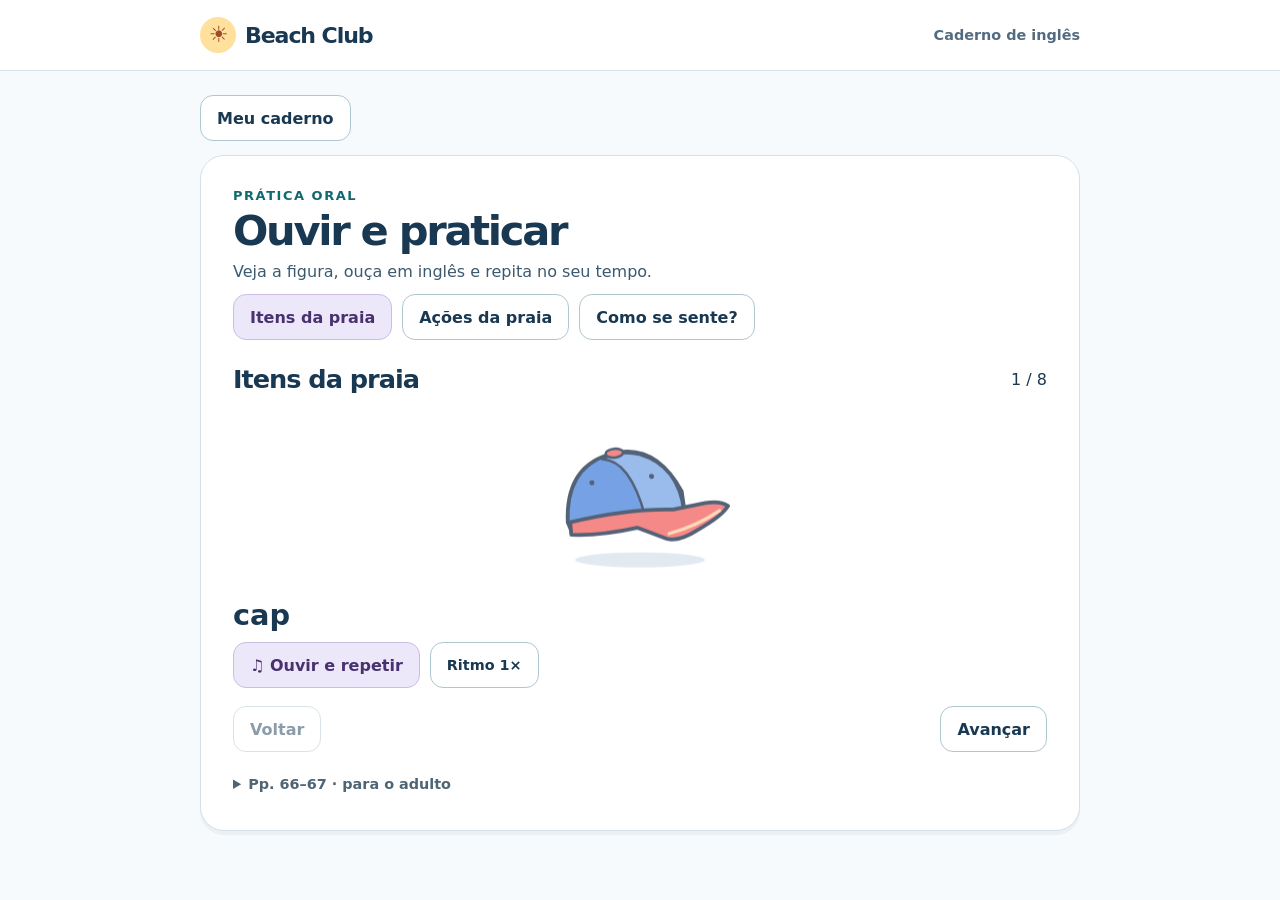
==== commit 65122771: "Publish the beach holiday English revision for Unit 6" ====
--- a/aula.html
+++ b/aula.html
@@ -1,29 +1 @@
-<!doctype html>
-<html lang="pt-BR">
-<head>
-  <meta charset="utf-8">
-  <meta name="viewport" content="width=device-width, initial-scale=1">
-  <meta name="theme-color" content="#f6f8ff">
-  <title>Vamos aprender juntos · Matemática em cores</title>
-  <link rel="stylesheet" href="expresso.css?v=20261122-caderno">
-  <link rel="stylesheet" href="aulas.css?v=20261122-caderno">
-  <script defer src="aulas-dados.js?v=20261122-caderno"></script>
-  <script defer src="aulas.js?v=20261122-caderno"></script>
-</head>
-<body>
-  <main class="lesson-catalog">
-    <a href="index.html?v=20261122-caderno#mapa">Voltar ao início</a>
-    <h1>Vamos aprender juntos? 🌱</h1>
-    <p>Escolha uma aula. Acompanhe o exemplo, faça as pausas para pensar e depois tente a sua atividade.</p>
-    <div class="lesson-cards">
-      <button data-aula="soma">🧱 <b>Somar e trocar</b><span>Dez unidades viram uma dezena.</span></button>
-      <button data-aula="subtracao">📦 <b>Subtrair</b><span>Vamos abrir uma dezena para retirar unidades.</span></button>
-      <button data-aula="multiplicacao">🔴 <b>Multiplicar</b><span>Junte grupos com a mesma quantidade.</span></button>
-      <button data-aula="divisao">🧺 <b>Dividir</b><span>Reparta em grupos iguais.</span></button>
-      <button data-aula="dobro">🍊 <b>Dobro e triplo</b><span>Repita porções e descubra a metade.</span></button>
-      <button data-aula="sequencia">🔢 <b>Sequências</b><span>Descubra o salto de um número para o outro.</span></button>
-    </div>
-    <p><a href="jogo.html?v=20261122-caderno">Jogar o Desafio das Caixas</a></p>
-  </main>
-</body>
-</html>
+<!doctype html><html lang="pt-BR"><meta charset="utf-8"><meta http-equiv="refresh" content="0;url=./index.html#guide"><title>Beach Club</title><a href="./index.html#guide">Abrir a revisão de inglês</a></html>
